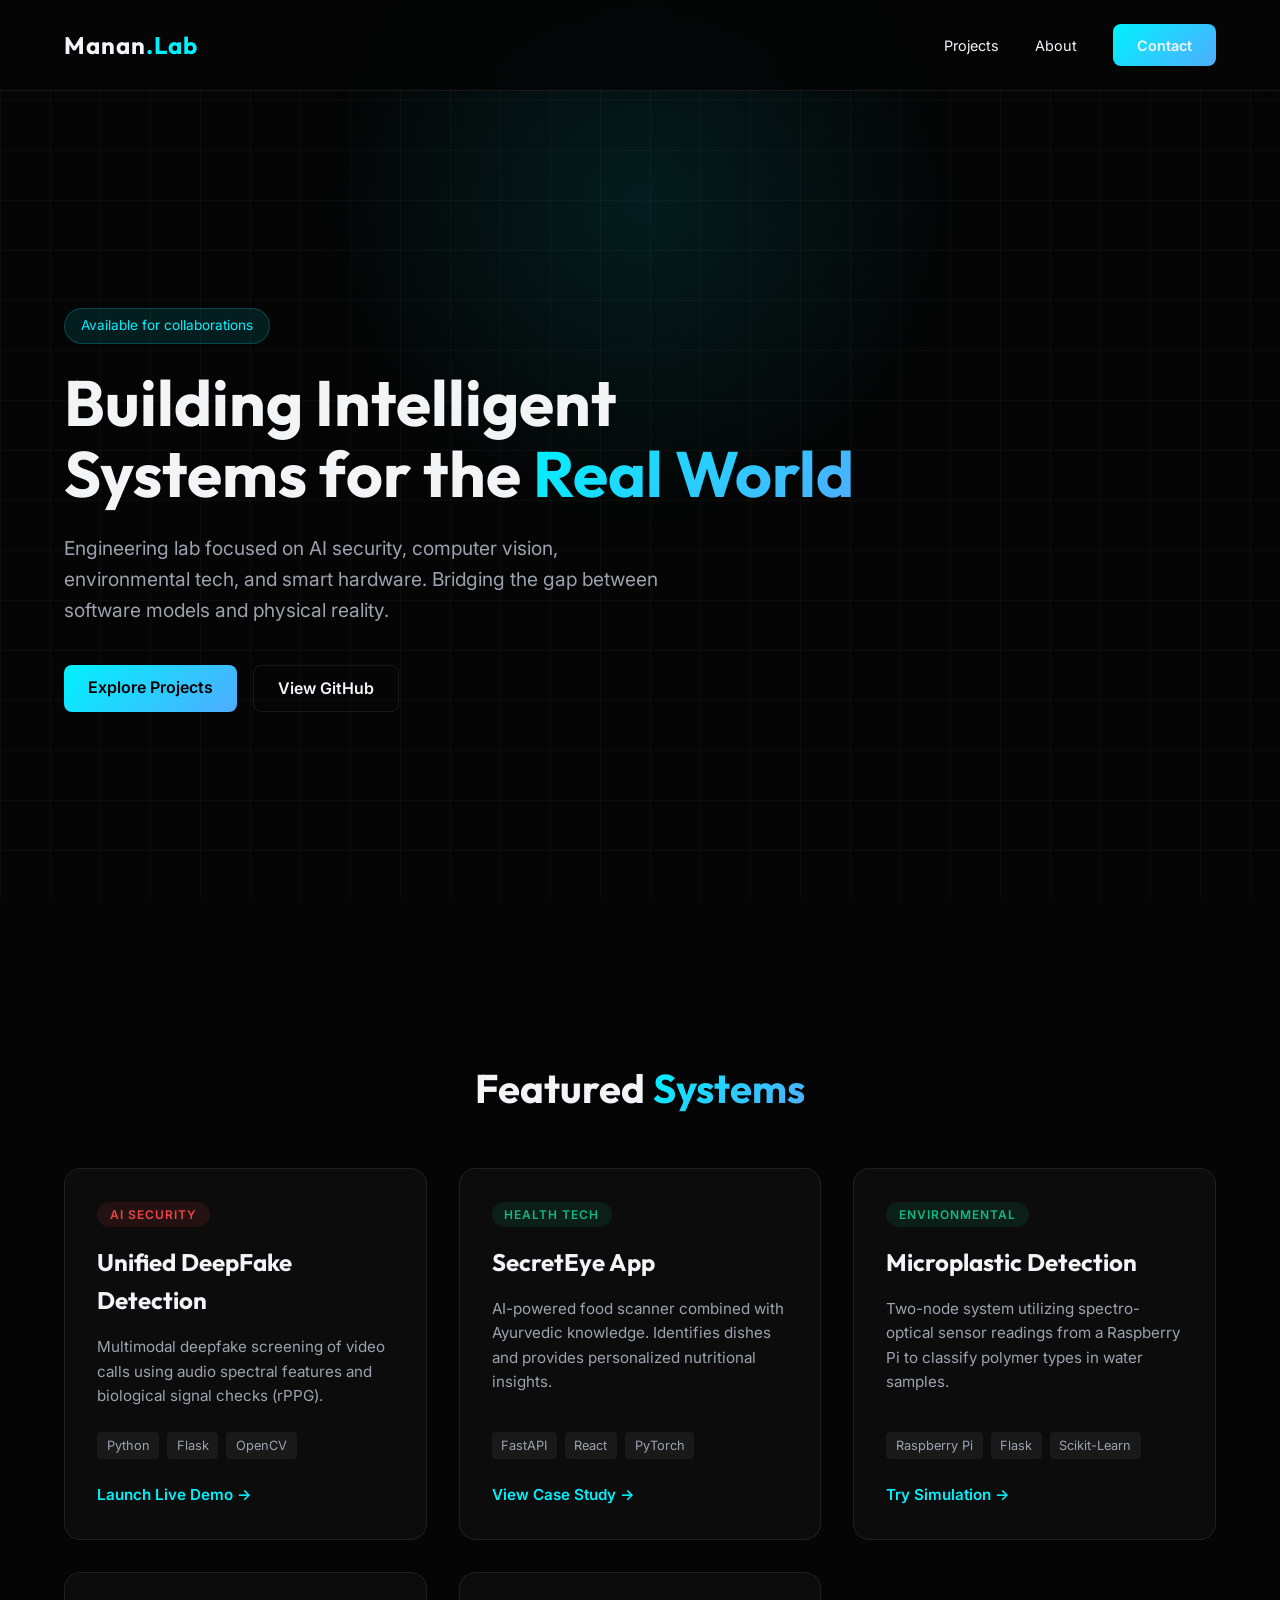
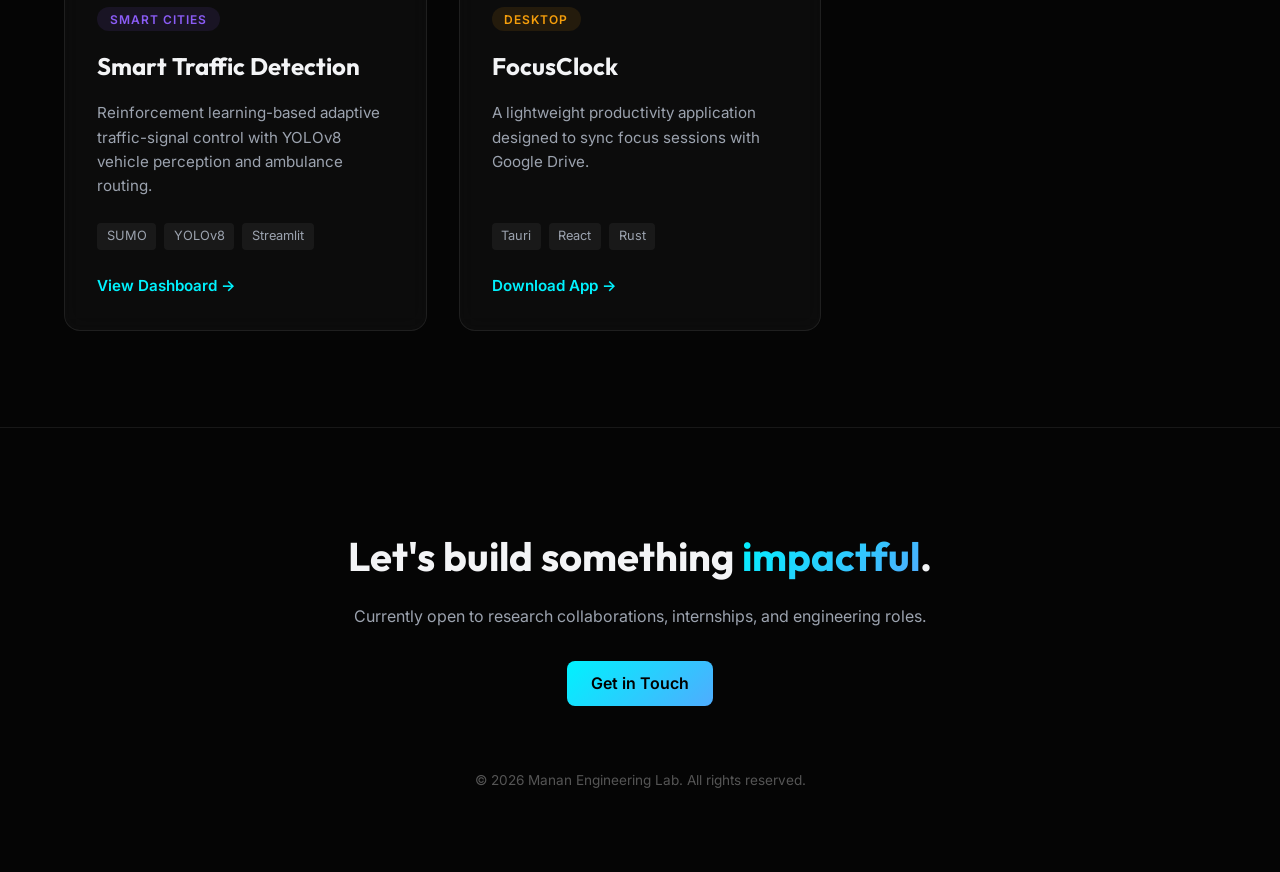
==== index.html @ a6689345 "Added live Microplastic quantum demo link" ====
<!DOCTYPE html>
<html lang="en">
<head>
    <meta charset="UTF-8">
    <meta name="viewport" content="width=device-width, initial-scale=1.0">
    <title>Manan Engineering Lab | AI & Hardware Systems</title>
    <meta name="description" content="Portfolio of Manan. Building practical systems across AI, computer vision, and hardware.">
    <link rel="preconnect" href="https://fonts.googleapis.com">
    <link rel="preconnect" href="https://fonts.gstatic.com" crossorigin>
    <link href="https://fonts.googleapis.com/css2?family=Inter:wght@300;400;600&family=Outfit:wght@500;700;800&display=swap" rel="stylesheet">
    <link rel="stylesheet" href="style.css">
</head>
<body>
    <!-- Background Elements -->
    <div class="bg-grid"></div>
    <div class="bg-glow"></div>

    <!-- Navigation -->
    <nav class="navbar">
        <div class="logo">Manan<span>.Lab</span></div>
        <div class="nav-links">
            <a href="#projects">Projects</a>
            <a href="#about">About</a>
            <a href="#contact" class="btn-primary">Contact</a>
        </div>
    </nav>

    <!-- Hero Section -->
    <header class="hero">
        <div class="hero-content">
            <div class="badge">Available for collaborations</div>
            <h1>Building Intelligent Systems for the <span class="gradient-text">Real World</span></h1>
            <p>Engineering lab focused on AI security, computer vision, environmental tech, and smart hardware. Bridging the gap between software models and physical reality.</p>
            <div class="hero-buttons">
                <a href="#projects" class="btn-primary">Explore Projects</a>
                <a href="https://github.com/mananbd07" target="_blank" class="btn-secondary">View GitHub</a>
            </div>
        </div>
    </header>

    <!-- Projects Section -->
    <section id="projects" class="section">
        <h2 class="section-title">Featured <span class="gradient-text">Systems</span></h2>
        <div class="project-grid">

            <!-- Project 1: DeepFake -->
            <article class="project-card">
                <div class="card-header">
                    <span class="tag gpu">AI Security</span>
                </div>
                <h3>Unified DeepFake Detection</h3>
                <p>Multimodal deepfake screening of video calls using audio spectral features and biological signal checks (rPPG).</p>
                <div class="tech-stack">
                    <span>Python</span><span>Flask</span><span>OpenCV</span>
                </div>
                <a href="https://deepfake-detection-demo.onrender.com/" target="_blank" class="card-link">Launch Live Demo &rarr;</a>
            </article>

            <!-- Project 2: SecretEye -->
            <article class="project-card">
                <div class="card-header">
                    <span class="tag cpu">Health Tech</span>
                </div>
                <h3>SecretEye App</h3>
                <p>AI-powered food scanner combined with Ayurvedic knowledge. Identifies dishes and provides personalized nutritional insights.</p>
                <div class="tech-stack">
                    <span>FastAPI</span><span>React</span><span>PyTorch</span>
                </div>
                <a href="#" class="card-link">View Case Study &rarr;</a>
            </article>

            <!-- Project 3: Microplastic -->
            <article class="project-card">
                <div class="card-header">
                    <span class="tag cpu">Environmental</span>
                </div>
                <h3>Microplastic Detection</h3>
                <p>Two-node system utilizing spectro-optical sensor readings from a Raspberry Pi to classify polymer types in water samples.</p>
                <div class="tech-stack">
                    <span>Raspberry Pi</span><span>Flask</span><span>Scikit-Learn</span>
                </div>
                <a href="https://microplastic-detection-demo.onrender.com/" target="_blank" class="card-link">Try Simulation &rarr;</a>
            </article>

            <!-- Project 4: Traffic -->
            <article class="project-card">
                <div class="card-header">
                    <span class="tag rl">Smart Cities</span>
                </div>
                <h3>Smart Traffic Detection</h3>
                <p>Reinforcement learning-based adaptive traffic-signal control with YOLOv8 vehicle perception and ambulance routing.</p>
                <div class="tech-stack">
                    <span>SUMO</span><span>YOLOv8</span><span>Streamlit</span>
                </div>
                <a href="#" class="card-link">View Dashboard &rarr;</a>
            </article>

            <!-- Project 5: Clock App -->
            <article class="project-card">
                <div class="card-header">
                    <span class="tag app">Desktop</span>
                </div>
                <h3>FocusClock</h3>
                <p>A lightweight productivity application designed to sync focus sessions with Google Drive.</p>
                <div class="tech-stack">
                    <span>Tauri</span><span>React</span><span>Rust</span>
                </div>
                <a href="#" class="card-link">Download App &rarr;</a>
            </article>

        </div>
    </section>

    <!-- Footer -->
    <footer id="contact">
        <div class="footer-content">
            <h2>Let's build something <span class="gradient-text">impactful</span>.</h2>
            <p>Currently open to research collaborations, internships, and engineering roles.</p>
            <!-- ⚠️ CHANGE THIS EMAIL TO YOUR REAL EMAIL -->
            <a href="mailto:contact@mananlab.com" class="btn-primary">Get in Touch</a>
            <p class="copyright">&copy; 2026 Manan Engineering Lab. All rights reserved.</p>
        </div>
    </footer>
</body>
</html>
---- style.css ----
:root {
    --bg-color: #050505;
    --card-bg: rgba(255, 255, 255, 0.03);
    --border-color: rgba(255, 255, 255, 0.08);
    --text-main: #f3f4f6;
    --text-muted: #9ca3af;
    --accent: #00f2fe;
    --accent-gradient: linear-gradient(135deg, #00f2fe 0%, #4facfe 100%);
}

* {
    margin: 0;
    padding: 0;
    box-sizing: border-box;
}

body {
    font-family: 'Inter', sans-serif;
    background-color: var(--bg-color);
    color: var(--text-main);
    line-height: 1.6;
    overflow-x: hidden;
}

/* Background Effects */
.bg-grid {
    position: fixed;
    top: 0; left: 0; width: 100vw; height: 100vh;
    background-image: linear-gradient(rgba(255,255,255,0.03) 1px, transparent 1px),
                      linear-gradient(90deg, rgba(255,255,255,0.03) 1px, transparent 1px);
    background-size: 50px 50px;
    z-index: -2;
}
.bg-glow {
    position: fixed;
    top: -20%; left: 50%;
    transform: translateX(-50%);
    width: 60vw; height: 60vw;
    background: radial-gradient(circle, rgba(0, 242, 254, 0.1) 0%, transparent 60%);
    z-index: -1;
    pointer-events: none;
}

/* Typography */
h1, h2, h3, .logo {
    font-family: 'Outfit', sans-serif;
}
.gradient-text {
    background: var(--accent-gradient);
    -webkit-background-clip: text;
    -webkit-text-fill-color: transparent;
}

/* Navigation */
.navbar {
    display: flex;
    justify-content: space-between;
    align-items: center;
    padding: 1.5rem 5%;
    position: fixed;
    width: 100%;
    top: 0;
    background: rgba(5, 5, 5, 0.8);
    backdrop-filter: blur(10px);
    z-index: 100;
    border-bottom: 1px solid var(--border-color);
}
.logo {
    font-size: 1.5rem;
    font-weight: 700;
    letter-spacing: 1px;
}
.logo span { color: var(--accent); }
.nav-links a {
    color: var(--text-main);
    text-decoration: none;
    margin-left: 2rem;
    font-size: 0.9rem;
    transition: color 0.3s;
}
.nav-links a:hover { color: var(--accent); }

/* Buttons */
.btn-primary {
    background: var(--accent-gradient);
    color: #000;
    padding: 0.6rem 1.5rem;
    border-radius: 8px;
    text-decoration: none;
    font-weight: 600;
    transition: transform 0.2s, box-shadow 0.2s;
    display: inline-block;
}
.btn-primary:hover {
    transform: translateY(-2px);
    box-shadow: 0 5px 15px rgba(0, 242, 254, 0.3);
}
.btn-secondary {
    background: transparent;
    color: var(--text-main);
    padding: 0.6rem 1.5rem;
    border-radius: 8px;
    text-decoration: none;
    font-weight: 600;
    border: 1px solid var(--border-color);
    transition: background 0.3s;
    display: inline-block;
}
.btn-secondary:hover { background: var(--card-bg); }

/* Hero */
.hero {
    min-height: 100vh;
    display: flex;
    align-items: center;
    padding: 0 5%;
    margin-top: 60px;
}
.hero-content { max-width: 800px; }
.badge {
    display: inline-block;
    padding: 0.4rem 1rem;
    background: rgba(0, 242, 254, 0.1);
    border: 1px solid rgba(0, 242, 254, 0.2);
    color: var(--accent);
    border-radius: 50px;
    font-size: 0.85rem;
    margin-bottom: 1.5rem;
}
.hero h1 {
    font-size: 4rem;
    line-height: 1.1;
    margin-bottom: 1.5rem;
}
.hero p {
    font-size: 1.2rem;
    color: var(--text-muted);
    margin-bottom: 2.5rem;
    max-width: 600px;
}
.hero-buttons { display: flex; gap: 1rem; }

/* Sections */
.section { padding: 6rem 5%; }
.section-title {
    font-size: 2.5rem;
    margin-bottom: 3rem;
    text-align: center;
}

/* Project Grid */
.project-grid {
    display: grid;
    grid-template-columns: repeat(auto-fit, minmax(320px, 1fr));
    gap: 2rem;
}
.project-card {
    background: var(--card-bg);
    border: 1px solid var(--border-color);
    border-radius: 16px;
    padding: 2rem;
    backdrop-filter: blur(10px);
    transition: transform 0.3s, border-color 0.3s, box-shadow 0.3s;
    display: flex;
    flex-direction: column;
}
.project-card:hover {
    transform: translateY(-5px);
    border-color: rgba(0, 242, 254, 0.4);
    box-shadow: 0 10px 30px rgba(0, 0, 0, 0.5);
}
.card-header { margin-bottom: 1rem; }
.tag {
    font-size: 0.75rem;
    padding: 0.3rem 0.8rem;
    border-radius: 50px;
    text-transform: uppercase;
    letter-spacing: 1px;
    font-weight: 600;
}
.tag.gpu { background: rgba(239, 68, 68, 0.1); color: #ef4444; }
.tag.cpu { background: rgba(16, 185, 129, 0.1); color: #10b981; }
.tag.rl { background: rgba(139, 92, 246, 0.1); color: #8b5cf6; }
.tag.app { background: rgba(245, 158, 11, 0.1); color: #f59e0b; }

.project-card h3 { font-size: 1.5rem; margin-bottom: 1rem; }
.project-card p {
    color: var(--text-muted);
    font-size: 0.95rem;
    margin-bottom: 1.5rem;
    flex-grow: 1;
}
.tech-stack {
    display: flex;
    flex-wrap: wrap;
    gap: 0.5rem;
    margin-bottom: 1.5rem;
}
.tech-stack span {
    font-size: 0.8rem;
    color: var(--text-muted);
    background: rgba(255, 255, 255, 0.05);
    padding: 0.2rem 0.6rem;
    border-radius: 4px;
}
.card-link {
    color: var(--accent);
    text-decoration: none;
    font-weight: 600;
    font-size: 0.95rem;
}
.card-link:hover { text-decoration: underline; }

/* Footer */
footer {
    padding: 6rem 5% 3rem;
    border-top: 1px solid var(--border-color);
    text-align: center;
}
footer h2 { font-size: 2.5rem; margin-bottom: 1rem; }
footer p { color: var(--text-muted); margin-bottom: 2rem; }
.copyright {
    margin-top: 4rem;
    font-size: 0.85rem;
    color: #555;
}
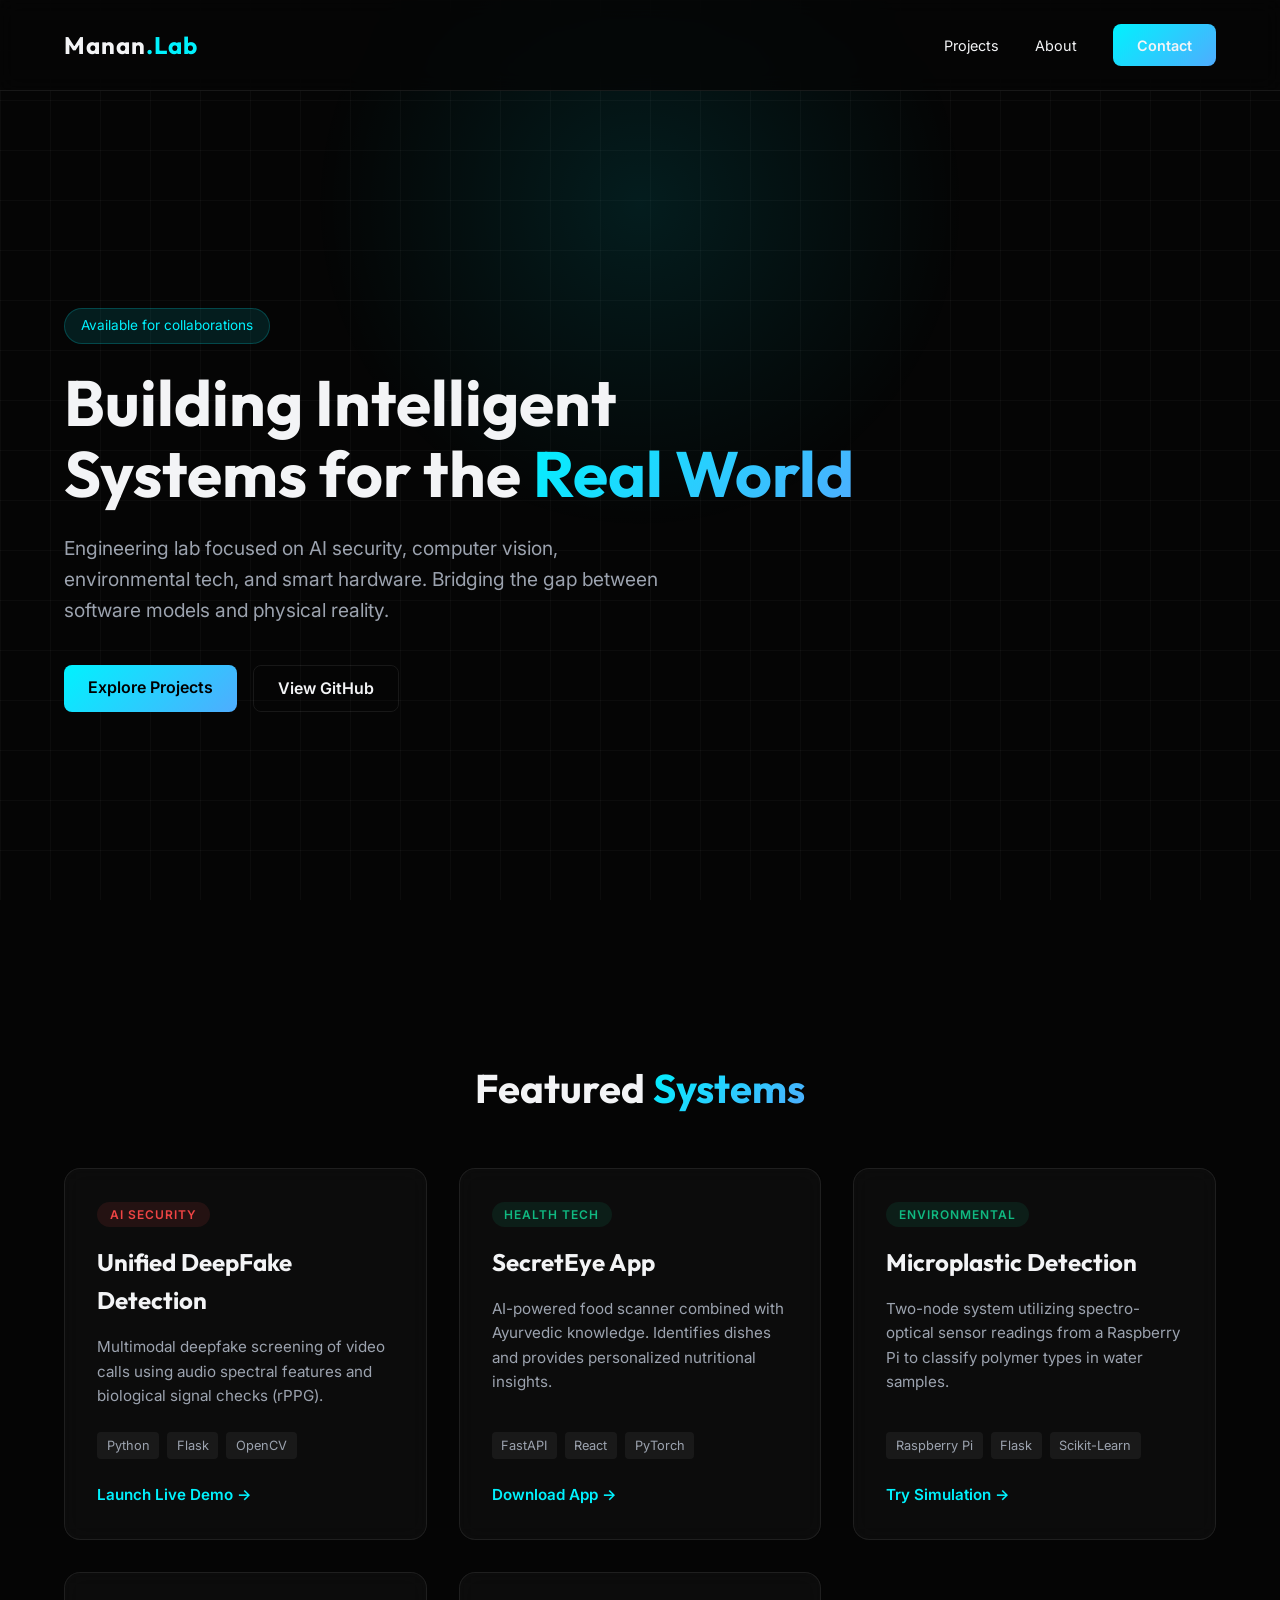
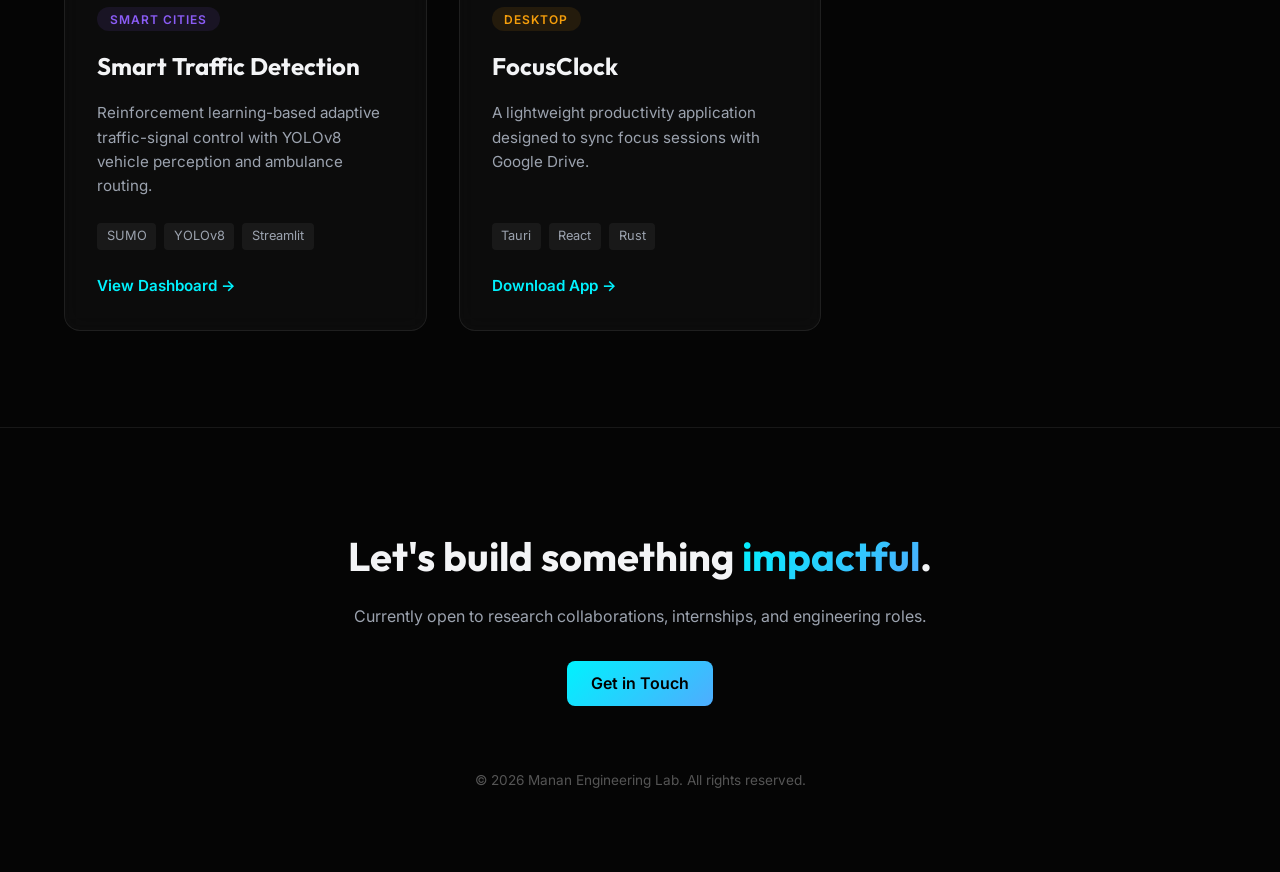
==== commit 55be572b: "Clock App github published" ====
--- a/index.html
+++ b/index.html
@@ -66,7 +66,7 @@
                 <div class="tech-stack">
                     <span>FastAPI</span><span>React</span><span>PyTorch</span>
                 </div>
-                <a href="#" class="card-link">View Case Study &rarr;</a>
+                <a href="https://github.com/mananbd07/focusclock-desktop/releases/tag/v1.0.0" target="_blank" class="card-link">Download App &rarr;</a>
             </article>
 
             <!-- Project 3: Microplastic -->
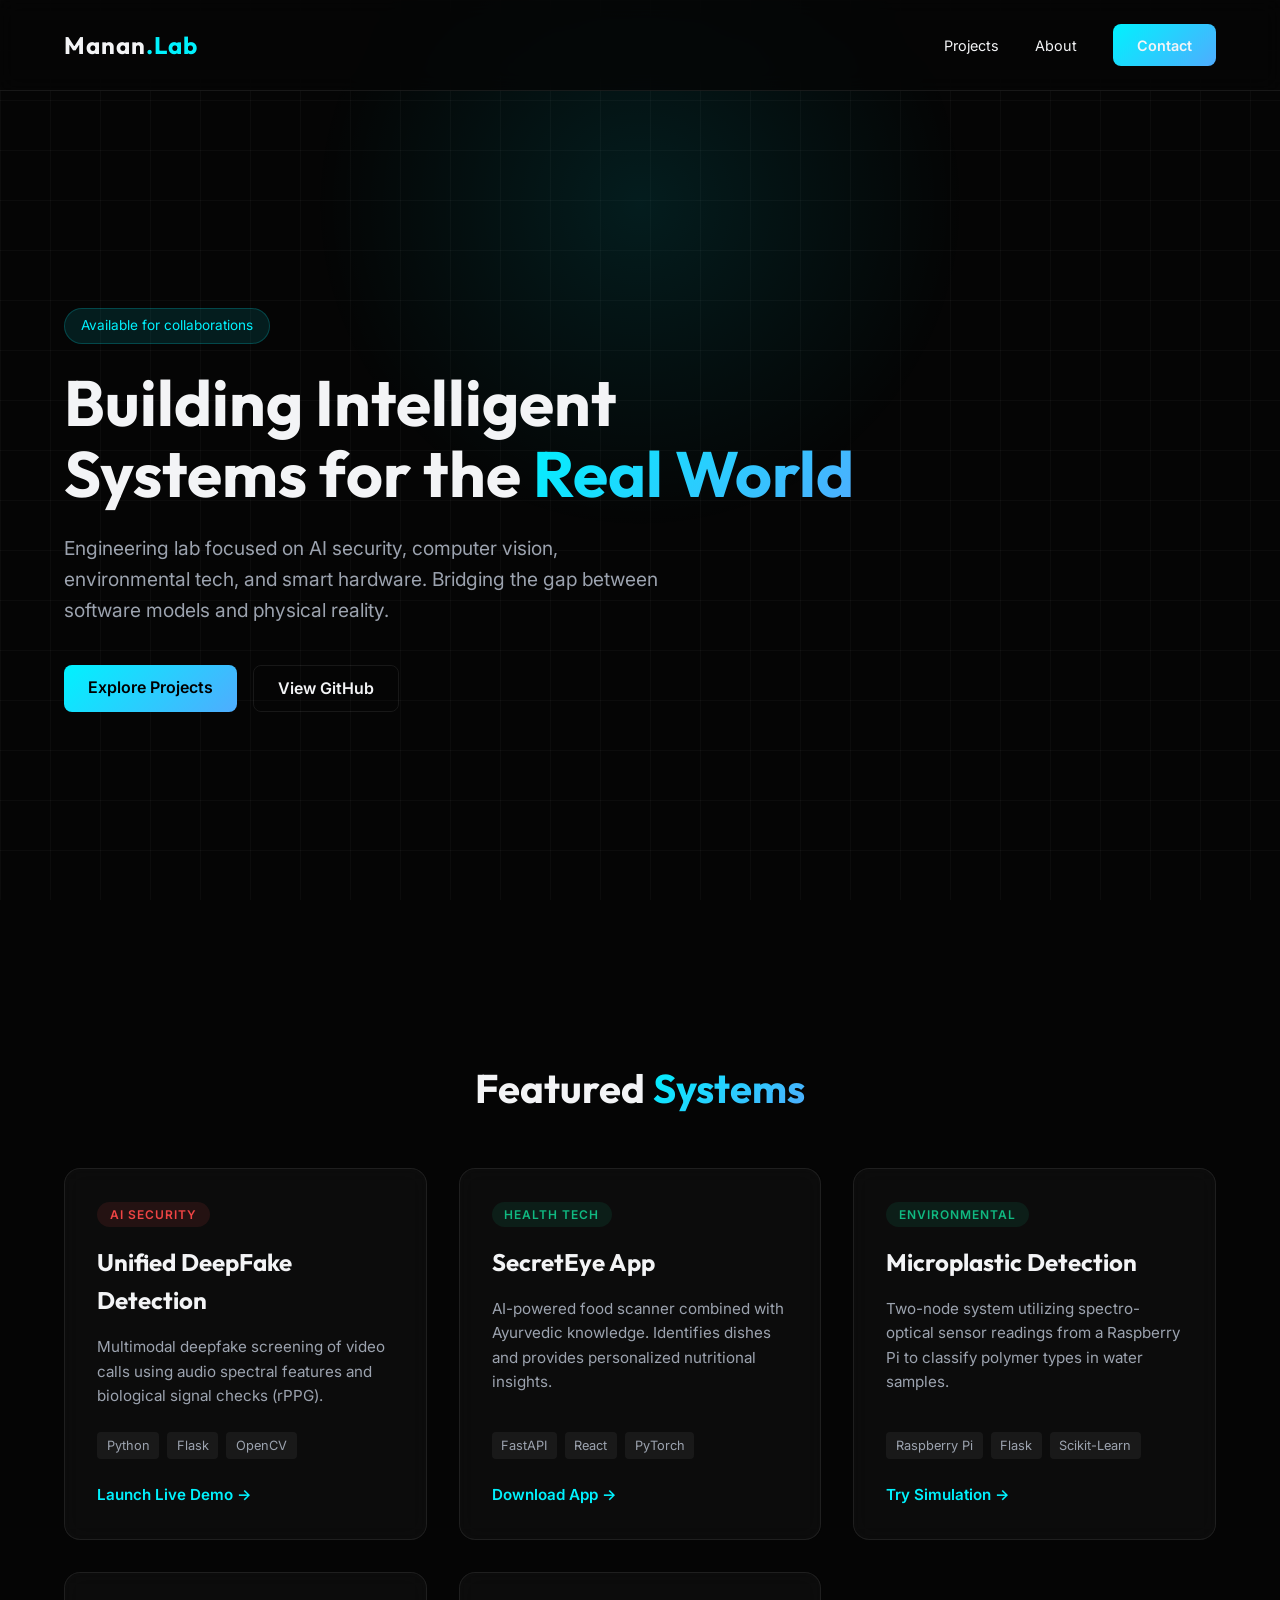
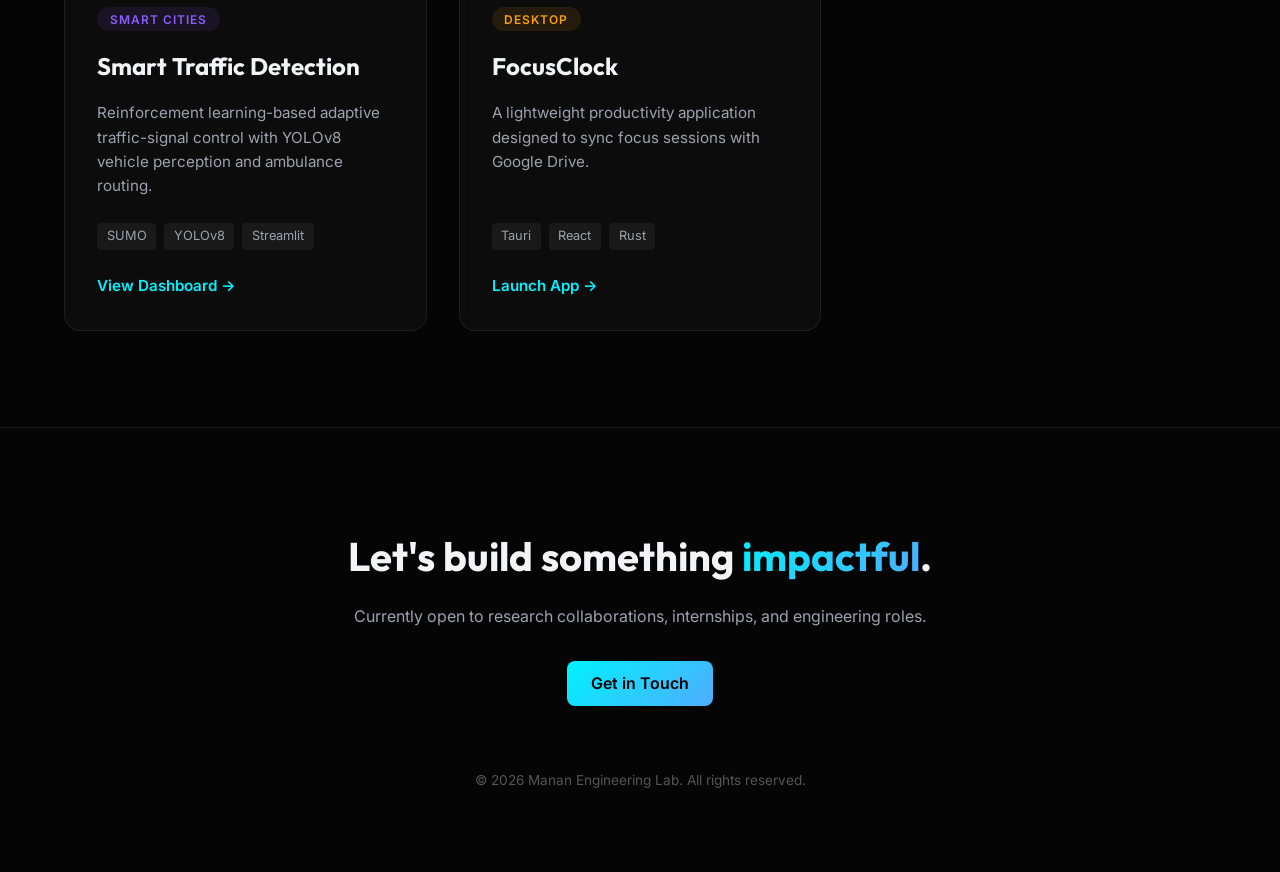
==== commit 4029a15b: "Added FocusClock dedicated landing page and web app" ====
--- a/index.html
+++ b/index.html
@@ -105,7 +105,7 @@
                 <div class="tech-stack">
                     <span>Tauri</span><span>React</span><span>Rust</span>
                 </div>
-                <a href="#" class="card-link">Download App &rarr;</a>
+                <a href="projects/focusclock.html" class="card-link">Launch App &rarr;</a>
             </article>
 
         </div>
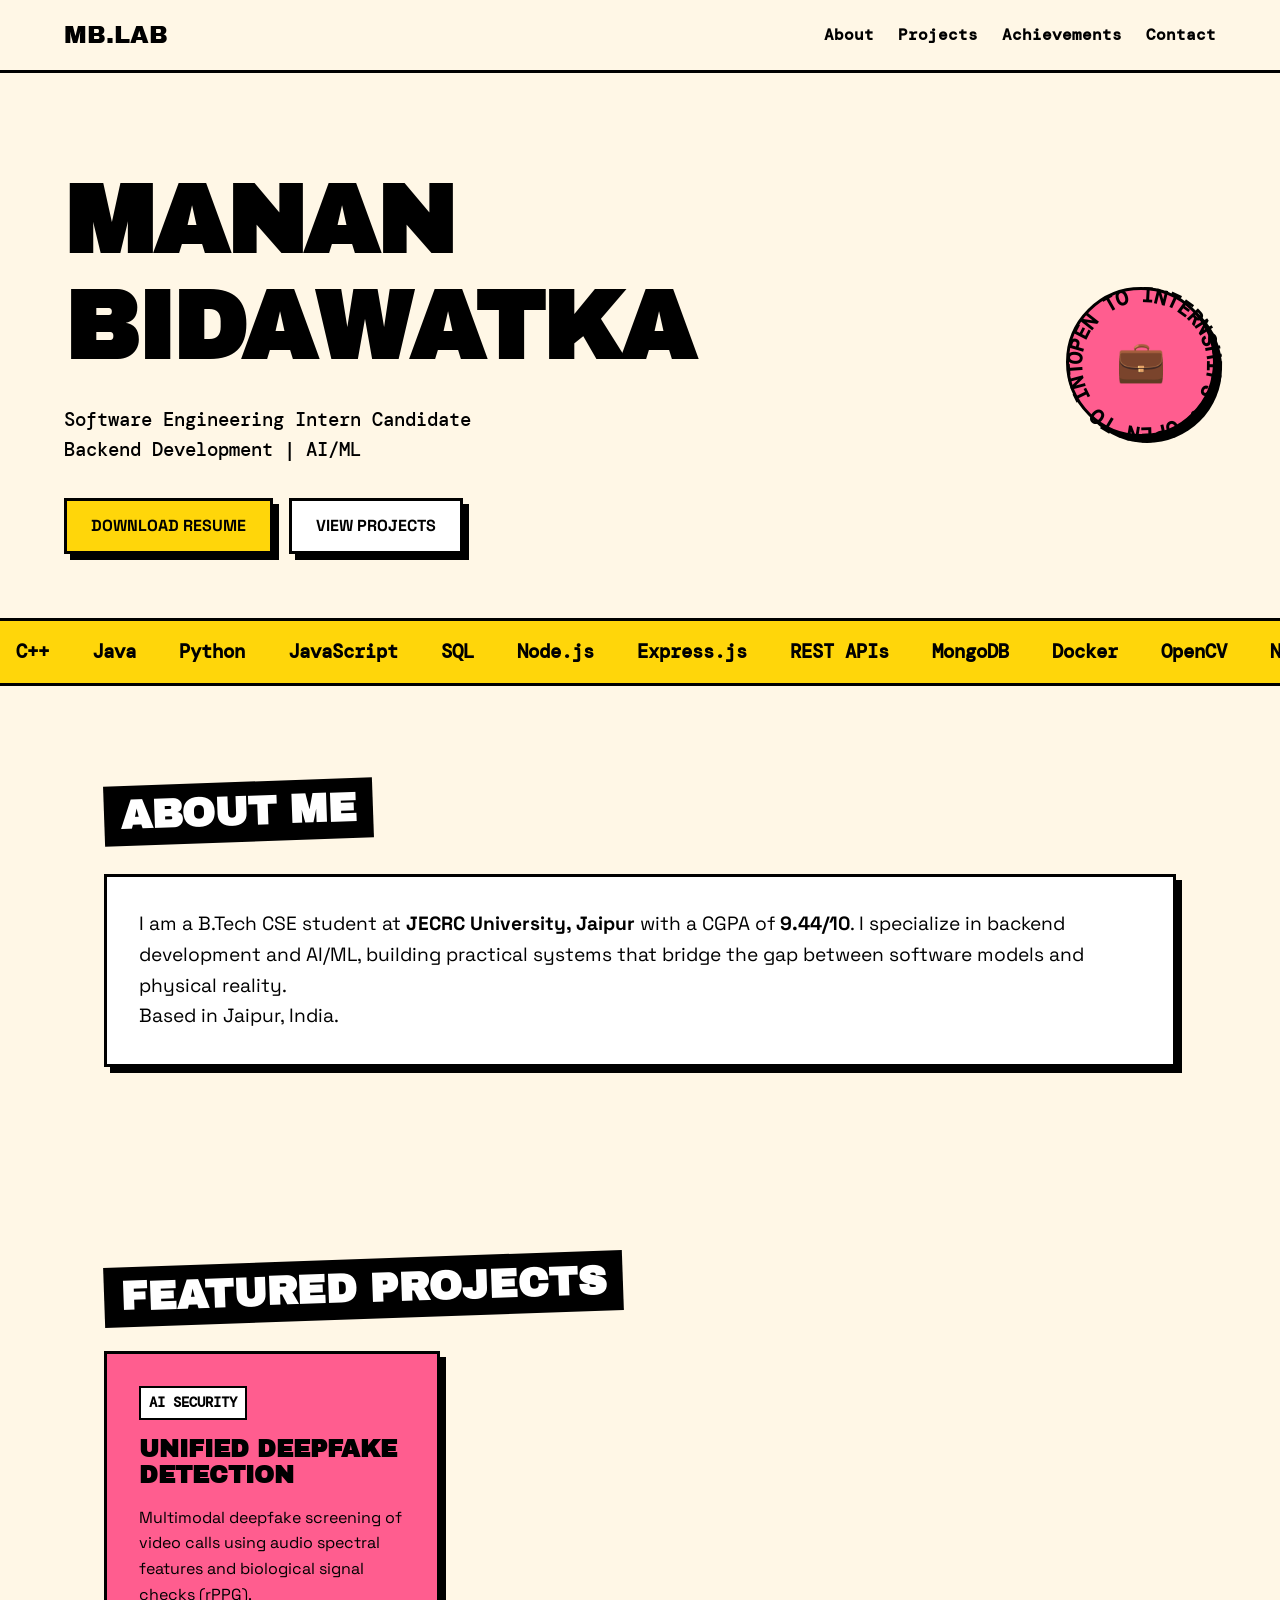
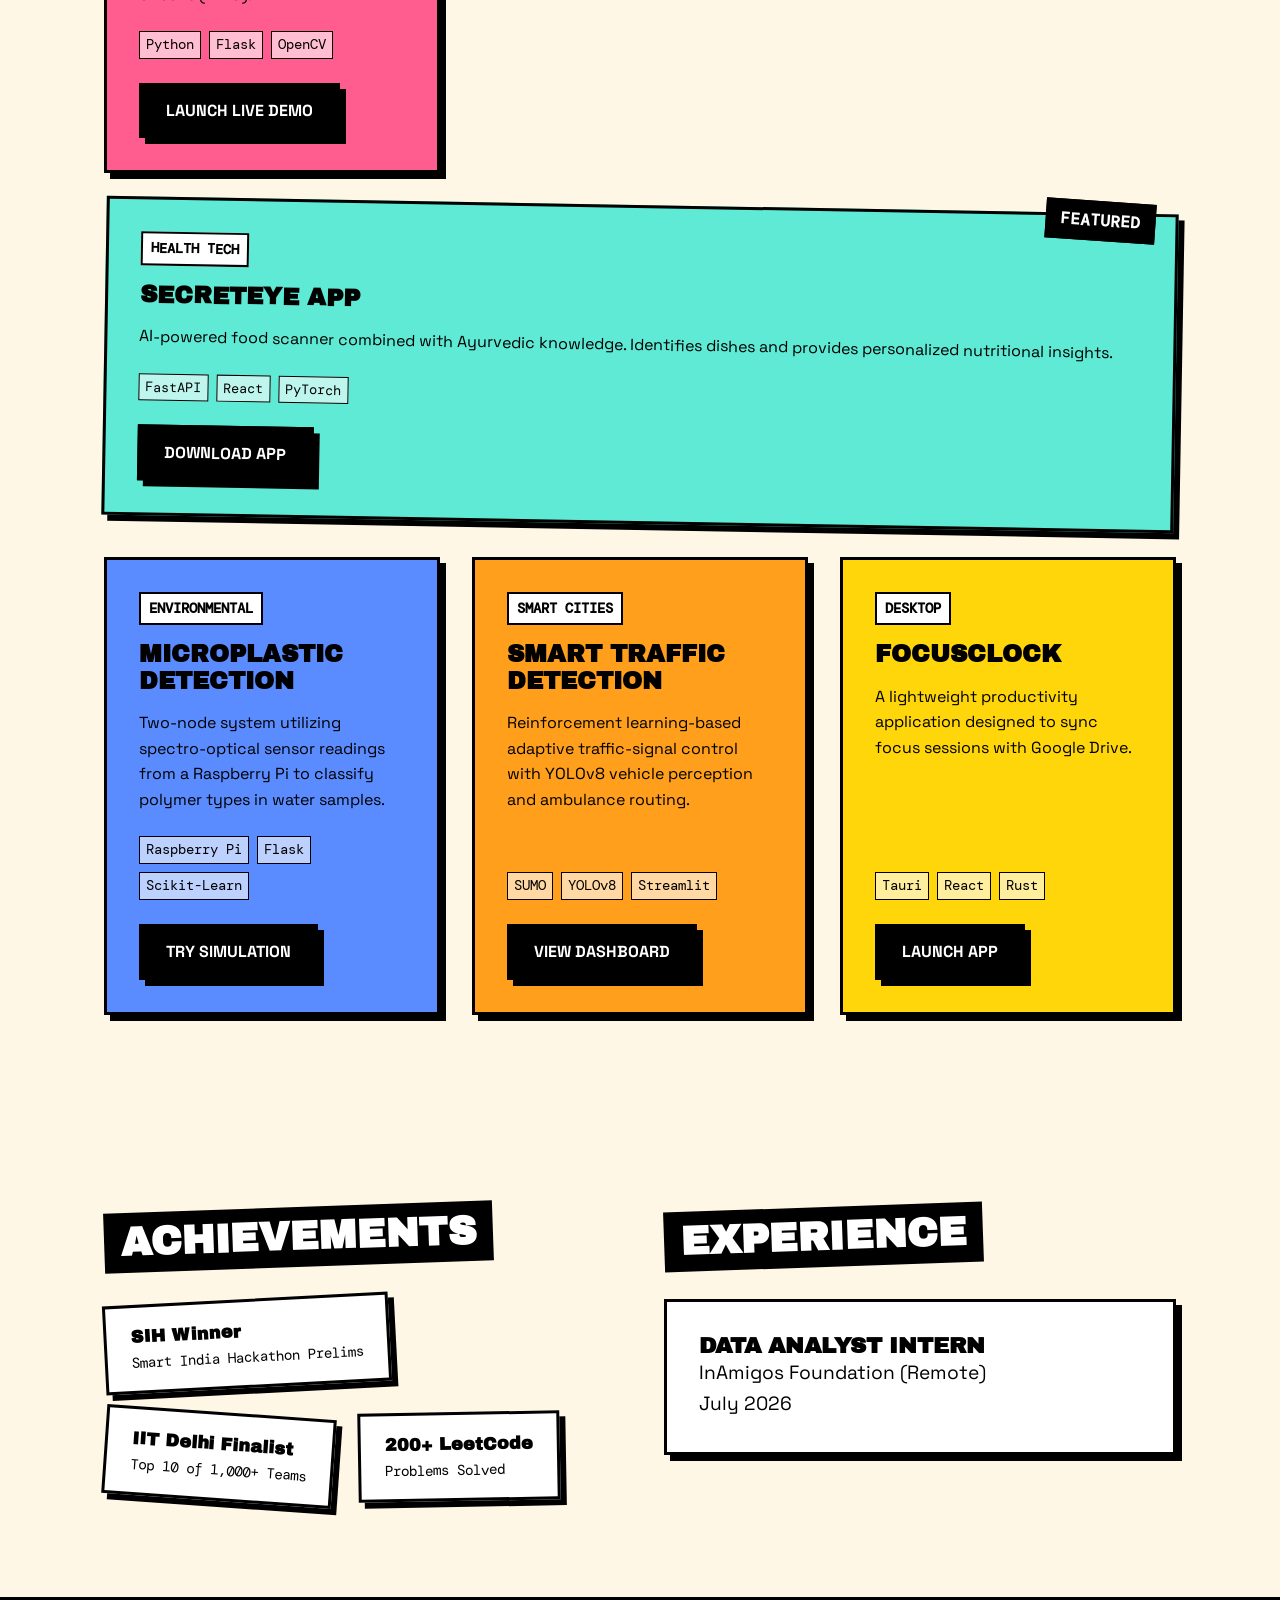
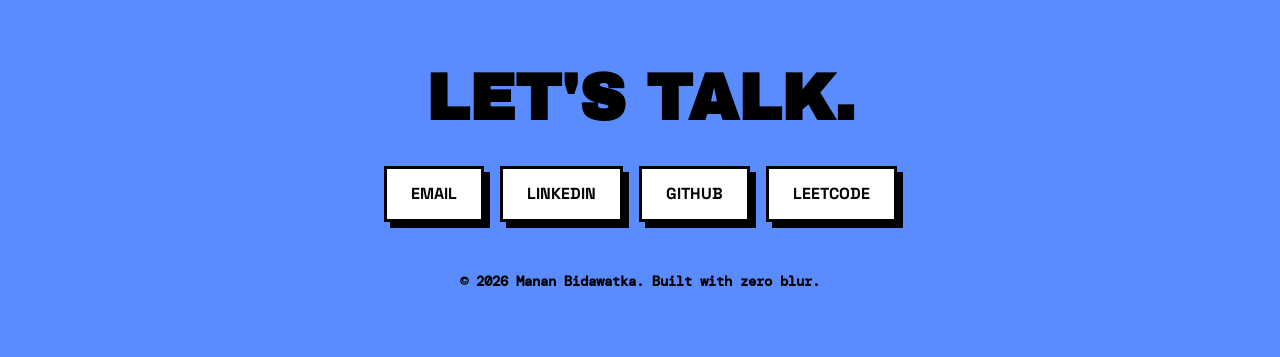
==== commit b04b9b9c: "Complete Neo-Brutalist redesign" ====
--- a/index.html
+++ b/index.html
@@ -3,123 +3,181 @@
 <head>
     <meta charset="UTF-8">
     <meta name="viewport" content="width=device-width, initial-scale=1.0">
-    <title>Manan Engineering Lab | AI & Hardware Systems</title>
-    <meta name="description" content="Portfolio of Manan. Building practical systems across AI, computer vision, and hardware.">
+    <title>Manan Bidawatka | Software Engineer</title>
+    <meta name="description" content="Portfolio of Manan Bidawatka, Software Engineering Intern Candidate.">
+    
+    <!-- Google Fonts -->
     <link rel="preconnect" href="https://fonts.googleapis.com">
     <link rel="preconnect" href="https://fonts.gstatic.com" crossorigin>
-    <link href="https://fonts.googleapis.com/css2?family=Inter:wght@300;400;600&family=Outfit:wght@500;700;800&display=swap" rel="stylesheet">
+    <link href="https://fonts.googleapis.com/css2?family=Archivo+Black&family=DM+Mono:wght@400;500&family=Space+Grotesk:wght@400;700&display=swap" rel="stylesheet">
+    
     <link rel="stylesheet" href="style.css">
 </head>
 <body>
-    <!-- Background Elements -->
-    <div class="bg-grid"></div>
-    <div class="bg-glow"></div>
 
-    <!-- Navigation -->
-    <nav class="navbar">
-        <div class="logo">Manan<span>.Lab</span></div>
-        <div class="nav-links">
-            <a href="#projects">Projects</a>
-            <a href="#about">About</a>
-            <a href="#contact" class="btn-primary">Contact</a>
-        </div>
+    <!-- Sticky Navigation -->
+    <nav class="brutal-nav">
+        <div class="logo">MB.LAB</div>
+        <ul class="nav-links">
+            <li><a href="#about">About</a></li>
+            <li><a href="#projects">Projects</a></li>
+            <li><a href="#achievements">Achievements</a></li>
+            <li><a href="#contact">Contact</a></li>
+        </ul>
     </nav>
 
     <!-- Hero Section -->
     <header class="hero">
         <div class="hero-content">
-            <div class="badge">Available for collaborations</div>
-            <h1>Building Intelligent Systems for the <span class="gradient-text">Real World</span></h1>
-            <p>Engineering lab focused on AI security, computer vision, environmental tech, and smart hardware. Bridging the gap between software models and physical reality.</p>
-            <div class="hero-buttons">
-                <a href="#projects" class="btn-primary">Explore Projects</a>
-                <a href="https://github.com/mananbd07" target="_blank" class="btn-secondary">View GitHub</a>
+            <div class="hero-text">
+                <h1>MANAN<br>BIDAWATKA</h1>
+                <p class="tagline">Software Engineering Intern Candidate<br>Backend Development | AI/ML</p>
+                <div class="hero-actions">
+                    <a href="[RESUME_URL]" target="_blank" rel="noopener noreferrer" class="btn btn-yellow">Download Resume</a>
+                    <a href="#projects" class="btn btn-white">View Projects</a>
+                </div>
+            </div>
+            <div class="hero-sticker-container">
+                <div class="sticker rotating-sticker">
+                    <svg viewBox="0 0 100 100" width="100" height="100">
+                        <path id="curve" d="M 50, 50 m -37, 0 a 37,37 0 1,1 74,0 a 37,37 0 1,1 -74,0" fill="transparent" />
+                        <text font-family="DM Mono" font-size="12" fill="#000" font-weight="bold">
+                            <textPath href="#curve">
+                                OPEN TO INTERNSHIPS • OPEN TO INTERNSHIPS • 
+                            </textPath>
+                        </text>
+                    </svg>
+                    <div class="sticker-icon">💼</div>
+                </div>
             </div>
         </div>
     </header>
 
-    <!-- Projects Section -->
-    <section id="projects" class="section">
-        <h2 class="section-title">Featured <span class="gradient-text">Systems</span></h2>
-        <div class="project-grid">
+    <!-- Marquee -->
+    <div class="marquee-container">
+        <div class="marquee">
+            <span>C++</span> <span>Java</span> <span>Python</span> <span>JavaScript</span> <span>SQL</span> <span>Node.js</span> <span>Express.js</span> <span>REST APIs</span> <span>MongoDB</span> <span>Docker</span> <span>OpenCV</span> <span>NumPy</span> <span>Pandas</span> <span>Scikit-learn</span> <span>Git</span> <span>Postman</span>
+            <span>C++</span> <span>Java</span> <span>Python</span> <span>JavaScript</span> <span>SQL</span> <span>Node.js</span> <span>Express.js</span> <span>REST APIs</span> <span>MongoDB</span> <span>Docker</span> <span>OpenCV</span> <span>NumPy</span> <span>Pandas</span> <span>Scikit-learn</span> <span>Git</span> <span>Postman</span>
+        </div>
+    </div>
 
-            <!-- Project 1: DeepFake -->
-            <article class="project-card">
-                <div class="card-header">
-                    <span class="tag gpu">AI Security</span>
+    <main>
+        <!-- About Section -->
+        <section id="about" class="section">
+            <h2 class="section-title">ABOUT ME</h2>
+            <div class="brutal-box">
+                <p>I am a B.Tech CSE student at <strong>JECRC University, Jaipur</strong> with a CGPA of <strong>9.44/10</strong>. I specialize in backend development and AI/ML, building practical systems that bridge the gap between software models and physical reality.</p>
+                <p>Based in Jaipur, India.</p>
+            </div>
+        </section>
+
+        <!-- Projects Section -->
+        <section id="projects" class="section">
+            <h2 class="section-title">FEATURED PROJECTS</h2>
+            <div class="projects-grid">
+                
+                <!-- 1. Deepfake -->
+                <article class="project-card bg-pink">
+                    <div class="tag">AI SECURITY</div>
+                    <h3>Unified DeepFake Detection</h3>
+                    <p>Multimodal deepfake screening of video calls using audio spectral features and biological signal checks (rPPG).</p>
+                    <div class="tech-stack">
+                        <span>Python</span><span>Flask</span><span>OpenCV</span>
+                    </div>
+                    <a href="[DEEPFAKE_URL]" target="_blank" rel="noopener noreferrer" class="btn btn-black">Launch Live Demo</a>
+                </article>
+
+                <!-- 2. SecretEye (Featured) -->
+                <article class="project-card bg-mint featured-card">
+                    <div class="featured-badge">FEATURED</div>
+                    <div class="tag">HEALTH TECH</div>
+                    <h3>SecretEye App</h3>
+                    <p>AI-powered food scanner combined with Ayurvedic knowledge. Identifies dishes and provides personalized nutritional insights.</p>
+                    <div class="tech-stack">
+                        <span>FastAPI</span><span>React</span><span>PyTorch</span>
+                    </div>
+                    <a href="[SECRETEYE_URL]" target="_blank" rel="noopener noreferrer" class="btn btn-black">Download App</a>
+                </article>
+
+                <!-- 3. Microplastic -->
+                <article class="project-card bg-blue">
+                    <div class="tag">ENVIRONMENTAL</div>
+                    <h3>Microplastic Detection</h3>
+                    <p>Two-node system utilizing spectro-optical sensor readings from a Raspberry Pi to classify polymer types in water samples.</p>
+                    <div class="tech-stack">
+                        <span>Raspberry Pi</span><span>Flask</span><span>Scikit-Learn</span>
+                    </div>
+                    <a href="[MICROPLASTIC_URL]" target="_blank" rel="noopener noreferrer" class="btn btn-black">Try Simulation</a>
+                </article>
+
+                <!-- 4. Traffic -->
+                <article class="project-card bg-orange">
+                    <div class="tag">SMART CITIES</div>
+                    <h3>Smart Traffic Detection</h3>
+                    <p>Reinforcement learning-based adaptive traffic-signal control with YOLOv8 vehicle perception and ambulance routing.</p>
+                    <div class="tech-stack">
+                        <span>SUMO</span><span>YOLOv8</span><span>Streamlit</span>
+                    </div>
+                    <a href="[TRAFFIC_URL]" target="_blank" rel="noopener noreferrer" class="btn btn-black">View Dashboard</a>
+                </article>
+
+                <!-- 5. FocusClock -->
+                <article class="project-card bg-yellow">
+                    <div class="tag">DESKTOP</div>
+                    <h3>FocusClock</h3>
+                    <p>A lightweight productivity application designed to sync focus sessions with Google Drive.</p>
+                    <div class="tech-stack">
+                        <span>Tauri</span><span>React</span><span>Rust</span>
+                    </div>
+                    <a href="[FOCUSCLOCK_URL]" target="_blank" rel="noopener noreferrer" class="btn btn-black">Launch App</a>
+                </article>
+
+            </div>
+        </section>
+
+        <!-- Achievements & Experience -->
+        <section id="achievements" class="section grid-2-col">
+            
+            <div class="achievements-col">
+                <h2 class="section-title">ACHIEVEMENTS</h2>
+                <div class="stickers-container">
+                    <div class="achievement-sticker rotate-left">
+                        <strong>SIH Winner</strong><br>Smart India Hackathon Prelims
+                    </div>
+                    <div class="achievement-sticker rotate-right">
+                        <strong>IIT Delhi Finalist</strong><br>Top 10 of 1,000+ Teams
+                    </div>
+                    <div class="achievement-sticker rotate-slight-left">
+                        <strong>200+ LeetCode</strong><br>Problems Solved
+                    </div>
                 </div>
-                <h3>Unified DeepFake Detection</h3>
-                <p>Multimodal deepfake screening of video calls using audio spectral features and biological signal checks (rPPG).</p>
-                <div class="tech-stack">
-                    <span>Python</span><span>Flask</span><span>OpenCV</span>
+            </div>
+
+            <div class="experience-col">
+                <h2 class="section-title">EXPERIENCE</h2>
+                <div class="brutal-box">
+                    <h3>Data Analyst Intern</h3>
+                    <p class="mono-text">InAmigos Foundation (Remote)</p>
+                    <p class="mono-text">July 2026</p>
                 </div>
-                <a href="https://deepfake-detection-demo.onrender.com/" target="_blank" class="card-link">Launch Live Demo &rarr;</a>
-            </article>
+            </div>
 
-            <!-- Project 2: SecretEye -->
-            <article class="project-card">
-                <div class="card-header">
-                    <span class="tag cpu">Health Tech</span>
-                </div>
-                <h3>SecretEye App</h3>
-                <p>AI-powered food scanner combined with Ayurvedic knowledge. Identifies dishes and provides personalized nutritional insights.</p>
-                <div class="tech-stack">
-                    <span>FastAPI</span><span>React</span><span>PyTorch</span>
-                </div>
-                <a href="https://github.com/mananbd07/focusclock-desktop/releases/tag/v1.0.0" target="_blank" class="card-link">Download App &rarr;</a>
-            </article>
+        </section>
+    </main>
 
-            <!-- Project 3: Microplastic -->
-            <article class="project-card">
-                <div class="card-header">
-                    <span class="tag cpu">Environmental</span>
-                </div>
-                <h3>Microplastic Detection</h3>
-                <p>Two-node system utilizing spectro-optical sensor readings from a Raspberry Pi to classify polymer types in water samples.</p>
-                <div class="tech-stack">
-                    <span>Raspberry Pi</span><span>Flask</span><span>Scikit-Learn</span>
-                </div>
-                <a href="https://microplastic-detection-demo.onrender.com/" target="_blank" class="card-link">Try Simulation &rarr;</a>
-            </article>
-
-            <!-- Project 4: Traffic -->
-            <article class="project-card">
-                <div class="card-header">
-                    <span class="tag rl">Smart Cities</span>
-                </div>
-                <h3>Smart Traffic Detection</h3>
-                <p>Reinforcement learning-based adaptive traffic-signal control with YOLOv8 vehicle perception and ambulance routing.</p>
-                <div class="tech-stack">
-                    <span>SUMO</span><span>YOLOv8</span><span>Streamlit</span>
-                </div>
-                <a href="#" class="card-link">View Dashboard &rarr;</a>
-            </article>
-
-            <!-- Project 5: Clock App -->
-            <article class="project-card">
-                <div class="card-header">
-                    <span class="tag app">Desktop</span>
-                </div>
-                <h3>FocusClock</h3>
-                <p>A lightweight productivity application designed to sync focus sessions with Google Drive.</p>
-                <div class="tech-stack">
-                    <span>Tauri</span><span>React</span><span>Rust</span>
-                </div>
-                <a href="projects/focusclock.html" class="card-link">Launch App &rarr;</a>
-            </article>
-
-        </div>
-    </section>
-
-    <!-- Footer -->
-    <footer id="contact">
+    <!-- Footer / Contact -->
+    <footer id="contact" class="footer">
         <div class="footer-content">
-            <h2>Let's build something <span class="gradient-text">impactful</span>.</h2>
-            <p>Currently open to research collaborations, internships, and engineering roles.</p>
-            <!-- ⚠️ CHANGE THIS EMAIL TO YOUR REAL EMAIL -->
-            <a href="mailto:contact@mananlab.com" class="btn-primary">Get in Touch</a>
-            <p class="copyright">&copy; 2026 Manan Engineering Lab. All rights reserved.</p>
+            <h2>LET'S TALK.</h2>
+            <div class="social-links">
+                <a href="mailto:mananbd07@gmail.com" class="btn btn-white">Email</a>
+                <a href="[LINKEDIN_URL]" target="_blank" rel="noopener noreferrer" class="btn btn-white">LinkedIn</a>
+                <a href="[GITHUB_URL]" target="_blank" rel="noopener noreferrer" class="btn btn-white">GitHub</a>
+                <a href="[LEETCODE_URL]" target="_blank" rel="noopener noreferrer" class="btn btn-white">LeetCode</a>
+            </div>
+            <p class="copyright">&copy; 2026 Manan Bidawatka. Built with zero blur.</p>
         </div>
     </footer>
+
 </body>
 </html>
--- a/style.css
+++ b/style.css
@@ -1,226 +1,433 @@
+/* 
+========================================
+DESIGN TOKENS
+========================================
+Colors:
+Background: #fff7e6 (Warm Off-White)
+Black: #000000
+Yellow: #ffd60a
+Pink: #ff5d8f
+Mint: #5eead4
+Blue: #5b8cff
+Orange: #ff9f1c
+
+Fonts:
+Headings: 'Archivo Black', sans-serif
+Body: 'Space Grotesk', sans-serif
+Tags/Code: 'DM Mono', monospace
+
+Borders: 3px solid #000
+Shadows: 6px 6px 0px #000
+========================================
+*/
+
 :root {
-    --bg-color: #050505;
-    --card-bg: rgba(255, 255, 255, 0.03);
-    --border-color: rgba(255, 255, 255, 0.08);
-    --text-main: #f3f4f6;
-    --text-muted: #9ca3af;
-    --accent: #00f2fe;
-    --accent-gradient: linear-gradient(135deg, #00f2fe 0%, #4facfe 100%);
-}
-
+    --bg: #fff7e6;
+    --text: #000;
+    --border: 3px solid #000;
+    --shadow: 6px 6px 0px #000;
+    --shadow-hover: 8px 8px 0px #000;
+    --shadow-active: 2px 2px 0px #000;
+    --yellow: #ffd60a;
+    --pink: #ff5d8f;
+    --mint: #5eead4;
+    --blue: #5b8cff;
+    --orange: #ff9f1c;
+}
+
+/* Reset & Base */
 * {
+    box-sizing: border-box;
     margin: 0;
     padding: 0;
-    box-sizing: border-box;
+}
+
+html {
+    scroll-behavior: smooth;
 }
 
 body {
-    font-family: 'Inter', sans-serif;
-    background-color: var(--bg-color);
-    color: var(--text-main);
+    background-color: var(--bg);
+    color: var(--text);
+    font-family: 'Space Grotesk', sans-serif;
     line-height: 1.6;
     overflow-x: hidden;
 }
 
-/* Background Effects */
-.bg-grid {
-    position: fixed;
-    top: 0; left: 0; width: 100vw; height: 100vh;
-    background-image: linear-gradient(rgba(255,255,255,0.03) 1px, transparent 1px),
-                      linear-gradient(90deg, rgba(255,255,255,0.03) 1px, transparent 1px);
-    background-size: 50px 50px;
-    z-index: -2;
-}
-.bg-glow {
-    position: fixed;
-    top: -20%; left: 50%;
-    transform: translateX(-50%);
-    width: 60vw; height: 60vw;
-    background: radial-gradient(circle, rgba(0, 242, 254, 0.1) 0%, transparent 60%);
-    z-index: -1;
-    pointer-events: none;
-}
-
 /* Typography */
-h1, h2, h3, .logo {
-    font-family: 'Outfit', sans-serif;
-}
-.gradient-text {
-    background: var(--accent-gradient);
-    -webkit-background-clip: text;
-    -webkit-text-fill-color: transparent;
-}
+h1, h2, h3 {
+    font-family: 'Archivo Black', sans-serif;
+    text-transform: uppercase;
+    line-height: 1.1;
+}
+
+/* Buttons */
+.btn {
+    display: inline-block;
+    padding: 12px 24px;
+    border: var(--border);
+    box-shadow: var(--shadow);
+    font-family: 'Space Grotesk', sans-serif;
+    font-weight: 700;
+    text-transform: uppercase;
+    text-decoration: none;
+    color: var(--text);
+    background: #fff;
+    cursor: pointer;
+    transition: all 0.1s ease;
+}
+
+.btn:hover {
+    transform: translate(-2px, -2px);
+    box-shadow: var(--shadow-hover);
+}
+
+.btn:active {
+    transform: translate(4px, 4px);
+    box-shadow: var(--shadow-active);
+}
+
+.btn-yellow { background: var(--yellow); }
+.btn-white { background: #fff; }
+.btn-black { background: #000; color: #fff; }
 
 /* Navigation */
-.navbar {
+.brutal-nav {
+    position: sticky;
+    top: 0;
+    z-index: 100;
     display: flex;
     justify-content: space-between;
     align-items: center;
-    padding: 1.5rem 5%;
-    position: fixed;
-    width: 100%;
-    top: 0;
-    background: rgba(5, 5, 5, 0.8);
-    backdrop-filter: blur(10px);
-    z-index: 100;
-    border-bottom: 1px solid var(--border-color);
-}
+    padding: 1rem 5%;
+    background: var(--bg);
+    border-bottom: var(--border);
+}
+
 .logo {
+    font-family: 'Archivo Black', sans-serif;
     font-size: 1.5rem;
+}
+
+.nav-links {
+    list-style: none;
+    display: flex;
+    gap: 1.5rem;
+}
+
+.nav-links a {
+    color: var(--text);
+    text-decoration: none;
     font-weight: 700;
-    letter-spacing: 1px;
-}
-.logo span { color: var(--accent); }
-.nav-links a {
-    color: var(--text-main);
-    text-decoration: none;
-    margin-left: 2rem;
-    font-size: 0.9rem;
-    transition: color 0.3s;
-}
-.nav-links a:hover { color: var(--accent); }
-
-/* Buttons */
-.btn-primary {
-    background: var(--accent-gradient);
-    color: #000;
-    padding: 0.6rem 1.5rem;
-    border-radius: 8px;
-    text-decoration: none;
-    font-weight: 600;
-    transition: transform 0.2s, box-shadow 0.2s;
-    display: inline-block;
-}
-.btn-primary:hover {
-    transform: translateY(-2px);
-    box-shadow: 0 5px 15px rgba(0, 242, 254, 0.3);
-}
-.btn-secondary {
-    background: transparent;
-    color: var(--text-main);
-    padding: 0.6rem 1.5rem;
-    border-radius: 8px;
-    text-decoration: none;
-    font-weight: 600;
-    border: 1px solid var(--border-color);
-    transition: background 0.3s;
-    display: inline-block;
-}
-.btn-secondary:hover { background: var(--card-bg); }
+    font-family: 'DM Mono', monospace;
+}
+
+.nav-links a:hover {
+    text-decoration: underline;
+    text-decoration-thickness: 3px;
+}
 
 /* Hero */
 .hero {
-    min-height: 100vh;
-    display: flex;
+    padding: 6rem 5% 4rem;
+    border-bottom: var(--border);
+    background: var(--bg);
+}
+
+.hero-content {
+    display: flex;
+    justify-content: space-between;
     align-items: center;
-    padding: 0 5%;
-    margin-top: 60px;
-}
-.hero-content { max-width: 800px; }
-.badge {
+    gap: 2rem;
+    max-width: 1200px;
+    margin: 0 auto;
+}
+
+.hero-text h1 {
+    font-size: clamp(3rem, 8vw, 6rem);
+    letter-spacing: -2px;
+    margin-bottom: 1.5rem;
+}
+
+.tagline {
+    font-family: 'DM Mono', monospace;
+    font-size: 1.2rem;
+    margin-bottom: 2rem;
+    font-weight: 500;
+}
+
+.hero-actions {
+    display: flex;
+    gap: 1rem;
+    flex-wrap: wrap;
+}
+
+/* Rotating Sticker */
+.hero-sticker-container {
+    position: relative;
+    width: 150px;
+    height: 150px;
+}
+
+.sticker {
+    width: 100%;
+    height: 100%;
+    background: var(--pink);
+    border: var(--border);
+    border-radius: 50%;
+    box-shadow: var(--shadow);
+    display: flex;
+    justify-content: center;
+    align-items: center;
+    position: relative;
+}
+
+.sticker-icon {
+    font-size: 2.5rem;
+}
+
+.rotating-sticker svg {
+    animation: spin 10s linear infinite;
+    position: absolute;
+    top: -10px;
+    left: -10px;
+    width: 170px;
+    height: 170px;
+}
+
+@keyframes spin {
+    100% { transform: rotate(360deg); }
+}
+
+/* Marquee */
+.marquee-container {
+    background: var(--yellow);
+    border-bottom: var(--border);
+    overflow: hidden;
+    white-space: nowrap;
+    padding: 1rem 0;
+}
+
+.marquee {
     display: inline-block;
-    padding: 0.4rem 1rem;
-    background: rgba(0, 242, 254, 0.1);
-    border: 1px solid rgba(0, 242, 254, 0.2);
-    color: var(--accent);
-    border-radius: 50px;
-    font-size: 0.85rem;
-    margin-bottom: 1.5rem;
-}
-.hero h1 {
-    font-size: 4rem;
-    line-height: 1.1;
-    margin-bottom: 1.5rem;
-}
-.hero p {
+    animation: marquee 20s linear infinite;
+    font-family: 'DM Mono', monospace;
+    font-weight: bold;
     font-size: 1.2rem;
-    color: var(--text-muted);
-    margin-bottom: 2.5rem;
-    max-width: 600px;
-}
-.hero-buttons { display: flex; gap: 1rem; }
+}
+
+.marquee span {
+    margin: 0 1rem;
+}
+
+@keyframes marquee {
+    0% { transform: translateX(0); }
+    100% { transform: translateX(-50%); }
+}
 
 /* Sections */
-.section { padding: 6rem 5%; }
+.section {
+    padding: 6rem 5%;
+    max-width: 1200px;
+    margin: 0 auto;
+}
+
 .section-title {
     font-size: 2.5rem;
-    margin-bottom: 3rem;
-    text-align: center;
-}
-
-/* Project Grid */
-.project-grid {
+    margin-bottom: 2rem;
+    display: inline-block;
+    background: #000;
+    color: #fff;
+    padding: 0.5rem 1rem;
+    transform: rotate(-2deg);
+}
+
+.brutal-box {
+    border: var(--border);
+    box-shadow: var(--shadow);
+    background: #fff;
+    padding: 2rem;
+    font-size: 1.2rem;
+}
+
+/* Projects Grid */
+.projects-grid {
     display: grid;
     grid-template-columns: repeat(auto-fit, minmax(320px, 1fr));
     gap: 2rem;
 }
+
 .project-card {
-    background: var(--card-bg);
-    border: 1px solid var(--border-color);
-    border-radius: 16px;
+    border: var(--border);
+    box-shadow: var(--shadow);
     padding: 2rem;
-    backdrop-filter: blur(10px);
-    transition: transform 0.3s, border-color 0.3s, box-shadow 0.3s;
     display: flex;
     flex-direction: column;
-}
+    transition: all 0.2s ease;
+}
+
 .project-card:hover {
-    transform: translateY(-5px);
-    border-color: rgba(0, 242, 254, 0.4);
-    box-shadow: 0 10px 30px rgba(0, 0, 0, 0.5);
-}
-.card-header { margin-bottom: 1rem; }
-.tag {
-    font-size: 0.75rem;
-    padding: 0.3rem 0.8rem;
-    border-radius: 50px;
-    text-transform: uppercase;
-    letter-spacing: 1px;
-    font-weight: 600;
-}
-.tag.gpu { background: rgba(239, 68, 68, 0.1); color: #ef4444; }
-.tag.cpu { background: rgba(16, 185, 129, 0.1); color: #10b981; }
-.tag.rl { background: rgba(139, 92, 246, 0.1); color: #8b5cf6; }
-.tag.app { background: rgba(245, 158, 11, 0.1); color: #f59e0b; }
-
-.project-card h3 { font-size: 1.5rem; margin-bottom: 1rem; }
+    transform: translate(-4px, -4px);
+    box-shadow: 10px 10px 0px #000;
+}
+
+.project-card h3 {
+    font-size: 1.5rem;
+    margin-bottom: 1rem;
+    margin-top: 1rem;
+}
+
 .project-card p {
-    color: var(--text-muted);
-    font-size: 0.95rem;
+    font-family: 'Space Grotesk', sans-serif;
     margin-bottom: 1.5rem;
     flex-grow: 1;
 }
+
+.project-card .btn {
+    align-self: flex-start;
+}
+
+.tag {
+    align-self: flex-start;
+    font-family: 'DM Mono', monospace;
+    background: #fff;
+    border: 2px solid #000;
+    padding: 4px 8px;
+    font-size: 0.85rem;
+    font-weight: bold;
+}
+
 .tech-stack {
     display: flex;
     flex-wrap: wrap;
     gap: 0.5rem;
     margin-bottom: 1.5rem;
-}
+    font-family: 'DM Mono', monospace;
+    font-size: 0.85rem;
+}
+
 .tech-stack span {
-    font-size: 0.8rem;
-    color: var(--text-muted);
-    background: rgba(255, 255, 255, 0.05);
-    padding: 0.2rem 0.6rem;
-    border-radius: 4px;
-}
-.card-link {
-    color: var(--accent);
-    text-decoration: none;
-    font-weight: 600;
-    font-size: 0.95rem;
-}
-.card-link:hover { text-decoration: underline; }
+    background: rgba(255,255,255,0.6);
+    border: 1px solid #000;
+    padding: 2px 6px;
+}
+
+/* Card Colors */
+.bg-pink { background: var(--pink); }
+.bg-mint { background: var(--mint); }
+.bg-blue { background: var(--blue); }
+.bg-orange { background: var(--orange); }
+.bg-yellow { background: var(--yellow); }
+
+/* Featured Card Special Styling */
+.featured-card {
+    grid-column: 1 / -1; /* Spans full width on small screens */
+    transform: rotate(1deg);
+}
+.featured-card:hover {
+    transform: rotate(1deg) translate(-4px, -4px);
+}
+.featured-badge {
+    position: absolute;
+    top: -15px;
+    right: 20px;
+    background: #000;
+    color: #fff;
+    padding: 4px 12px;
+    font-family: 'DM Mono', monospace;
+    font-weight: bold;
+    border: var(--border);
+    transform: rotate(3deg);
+}
+
+/* Grid Layouts */
+.grid-2-col {
+    display: grid;
+    grid-template-columns: 1fr 1fr;
+    gap: 3rem;
+}
+
+@media (max-width: 768px) {
+    .grid-2-col {
+        grid-template-columns: 1fr;
+    }
+    .hero-content {
+        flex-direction: column;
+        align-items: flex-start;
+    }
+    .featured-card {
+        grid-column: auto;
+    }
+}
+
+/* Achievements Stickers */
+.stickers-container {
+    display: flex;
+    flex-wrap: wrap;
+    gap: 1.5rem;
+}
+
+.achievement-sticker {
+    background: #fff;
+    border: var(--border);
+    box-shadow: var(--shadow);
+    padding: 1rem 1.5rem;
+    font-family: 'DM Mono', monospace;
+    font-size: 0.9rem;
+}
+
+.rotate-left { transform: rotate(-3deg); }
+.rotate-right { transform: rotate(4deg); }
+.rotate-slight-left { transform: rotate(-1deg); }
+
+.achievement-sticker strong {
+    font-family: 'Archivo Black', sans-serif;
+    font-size: 1.1rem;
+}
 
 /* Footer */
-footer {
-    padding: 6rem 5% 3rem;
-    border-top: 1px solid var(--border-color);
+.footer {
+    border-top: var(--border);
+    background: var(--blue);
+    padding: 4rem 5%;
     text-align: center;
 }
-footer h2 { font-size: 2.5rem; margin-bottom: 1rem; }
-footer p { color: var(--text-muted); margin-bottom: 2rem; }
+
+.footer h2 {
+    font-size: clamp(2rem, 5vw, 4rem);
+    margin-bottom: 2rem;
+}
+
+.social-links {
+    display: flex;
+    justify-content: center;
+    gap: 1rem;
+    flex-wrap: wrap;
+    margin-bottom: 3rem;
+}
+
 .copyright {
-    margin-top: 4rem;
-    font-size: 0.85rem;
-    color: #555;
+    font-family: 'DM Mono', monospace;
+    font-size: 0.9rem;
+    font-weight: bold;
+}
+
+/* Accessibility & Reduced Motion */
+@media (prefers-reduced-motion: reduce) {
+    .rotating-sticker svg,
+    .marquee {
+        animation: none !important;
+    }
+    html {
+        scroll-behavior: auto;
+    }
+    * {
+        transition: none !important;
+    }
+}
+
+/* Focus States */
+a:focus-visible, button:focus-visible {
+    outline: 3px dashed #000;
+    outline-offset: 4px;
 }
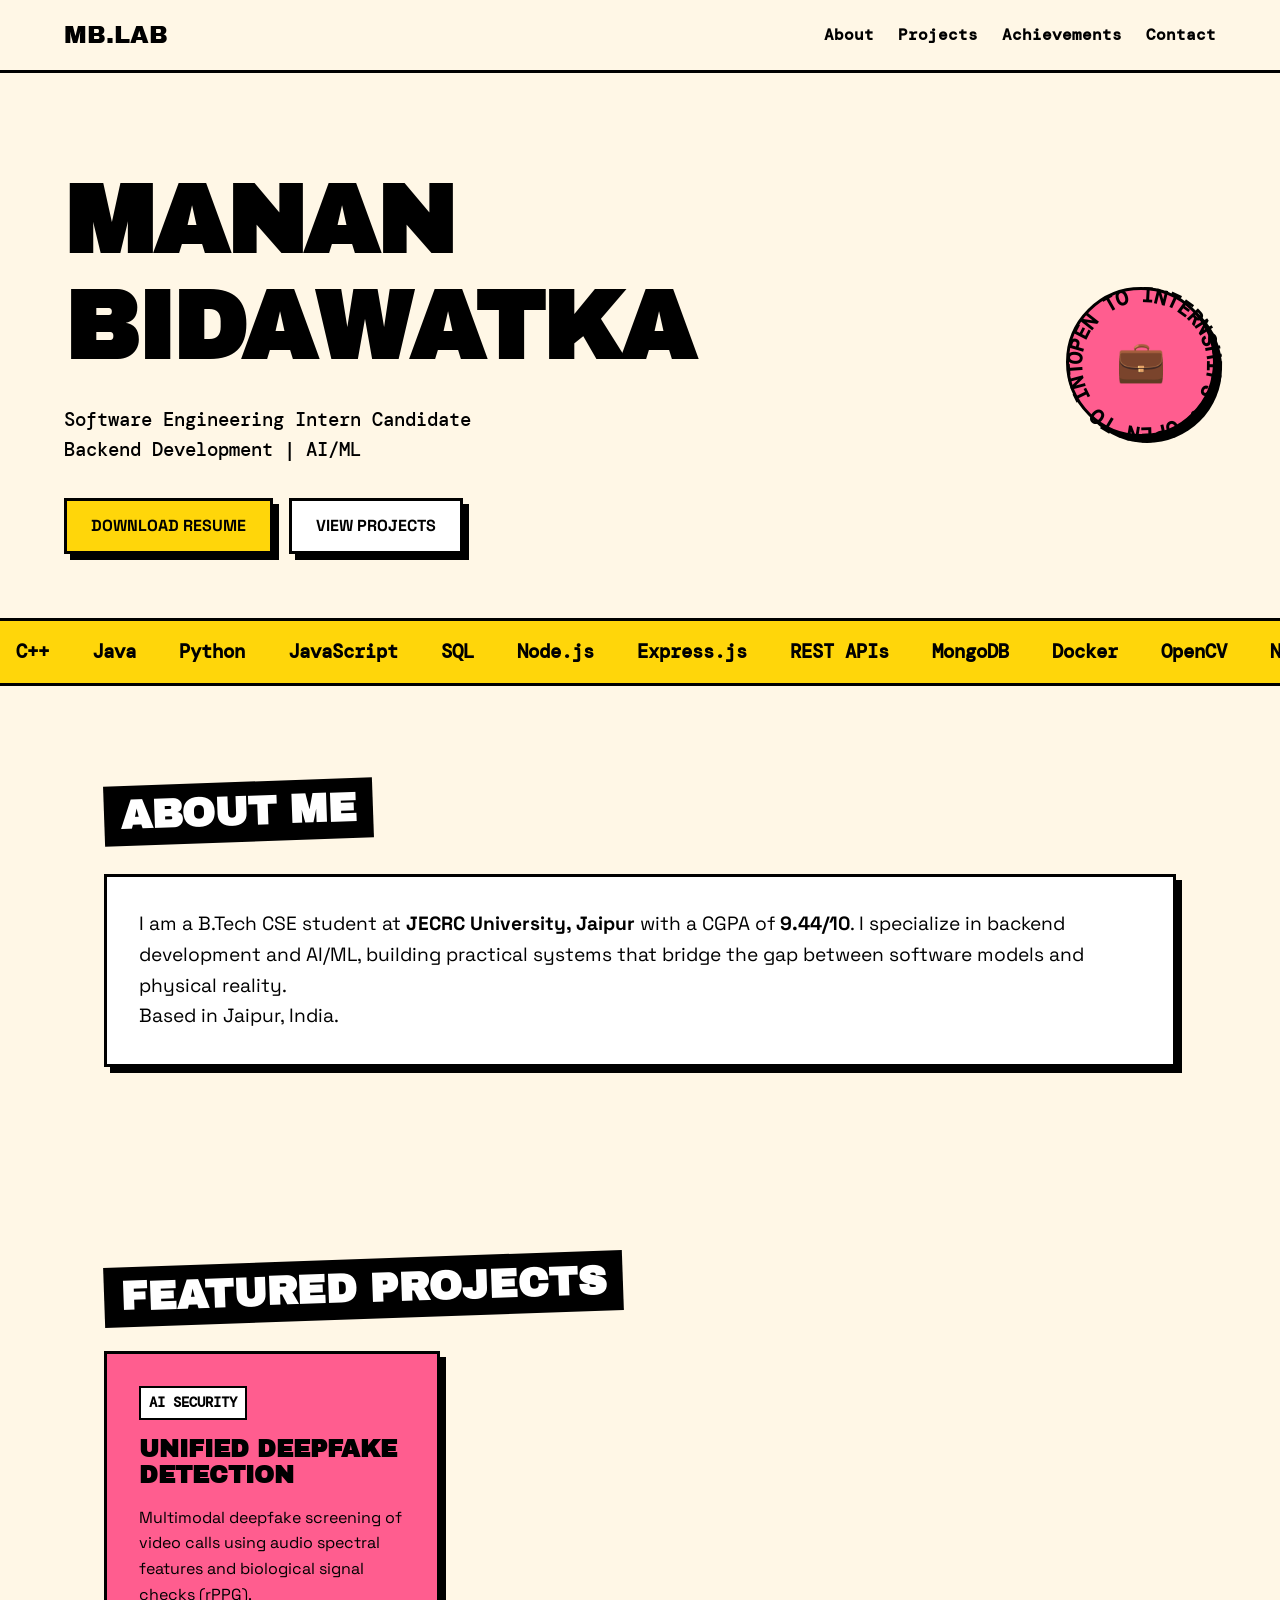
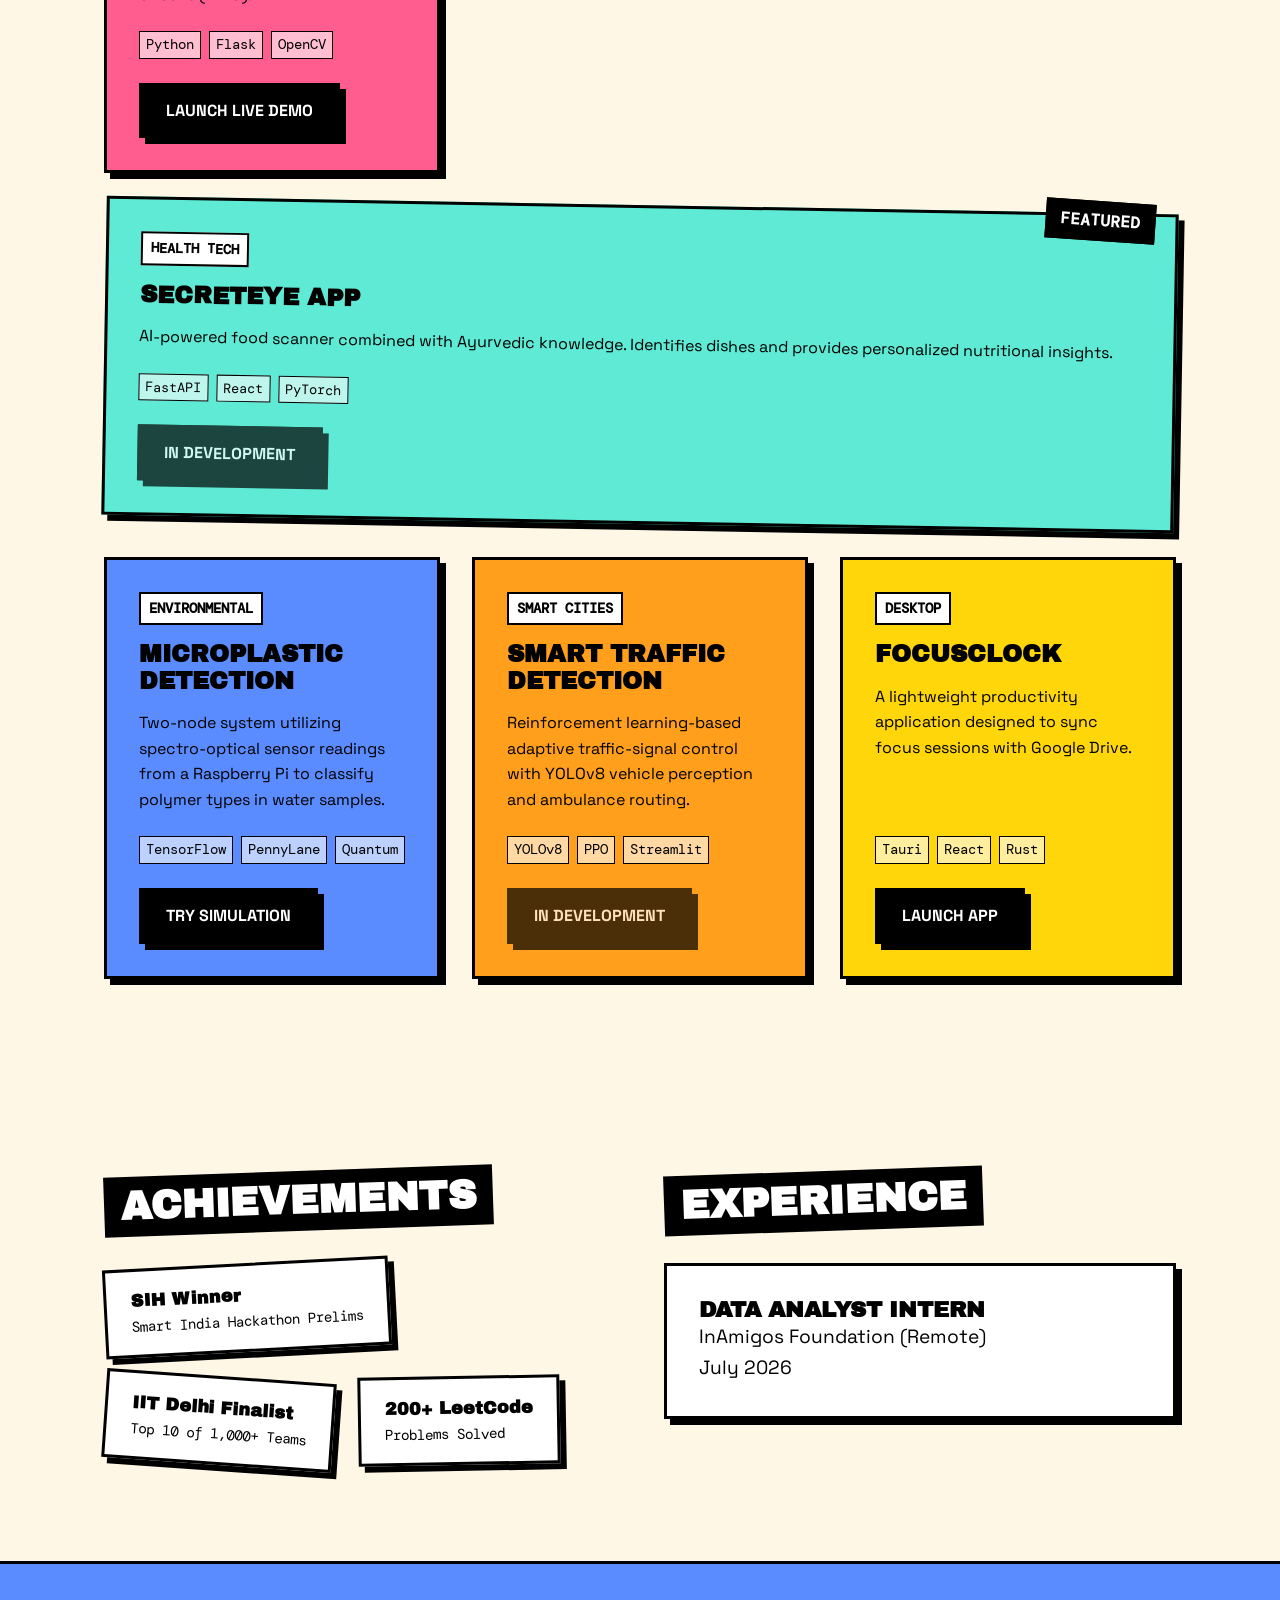
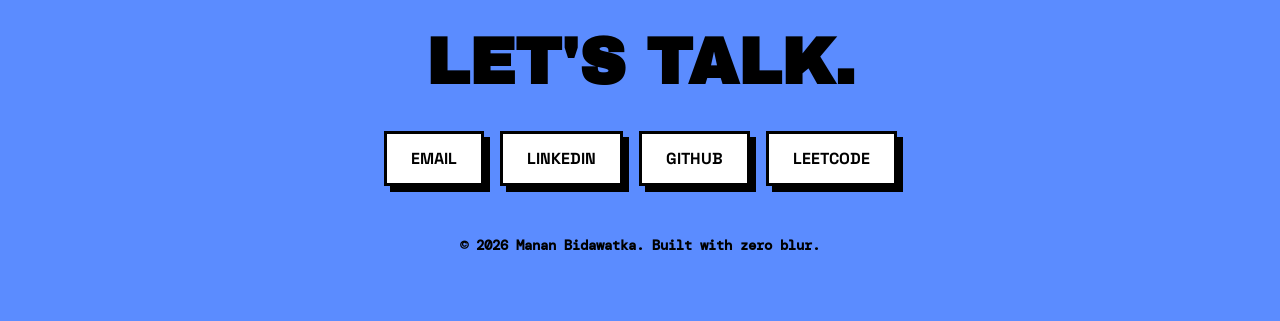
==== commit 286e2950: "Add outsourcing links of my Projects" ====
--- a/index.html
+++ b/index.html
@@ -33,7 +33,8 @@
                 <h1>MANAN<br>BIDAWATKA</h1>
                 <p class="tagline">Software Engineering Intern Candidate<br>Backend Development | AI/ML</p>
                 <div class="hero-actions">
-                    <a href="[RESUME_URL]" target="_blank" rel="noopener noreferrer" class="btn btn-yellow">Download Resume</a>
+                    <!-- ⚠️ REPLACE # WITH YOUR RESUME LINK (Google Drive/PDF) -->
+                    <a href="#" target="_blank" rel="noopener noreferrer" class="btn btn-yellow">Download Resume</a>
                     <a href="#projects" class="btn btn-white">View Projects</a>
                 </div>
             </div>
@@ -84,7 +85,7 @@
                     <div class="tech-stack">
                         <span>Python</span><span>Flask</span><span>OpenCV</span>
                     </div>
-                    <a href="[DEEPFAKE_URL]" target="_blank" rel="noopener noreferrer" class="btn btn-black">Launch Live Demo</a>
+                    <a href="https://deepfake-detection-demo.onrender.com/" target="_blank" rel="noopener noreferrer" class="btn btn-black">Launch Live Demo</a>
                 </article>
 
                 <!-- 2. SecretEye (Featured) -->
@@ -96,7 +97,8 @@
                     <div class="tech-stack">
                         <span>FastAPI</span><span>React</span><span>PyTorch</span>
                     </div>
-                    <a href="[SECRETEYE_URL]" target="_blank" rel="noopener noreferrer" class="btn btn-black">Download App</a>
+                    <!-- SecretEye is currently in development, using # to keep it non-clickable -->
+                    <a href="#" class="btn btn-black" style="cursor: not-allowed; opacity: 0.7;">In Development</a>
                 </article>
 
                 <!-- 3. Microplastic -->
@@ -105,9 +107,10 @@
                     <h3>Microplastic Detection</h3>
                     <p>Two-node system utilizing spectro-optical sensor readings from a Raspberry Pi to classify polymer types in water samples.</p>
                     <div class="tech-stack">
-                        <span>Raspberry Pi</span><span>Flask</span><span>Scikit-Learn</span>
+                        <span>TensorFlow</span><span>PennyLane</span><span>Quantum</span>
                     </div>
-                    <a href="[MICROPLASTIC_URL]" target="_blank" rel="noopener noreferrer" class="btn btn-black">Try Simulation</a>
+                    <!-- ⚠️ REPLACE # WITH YOUR MICROPLASTIC RENDER URL -->
+                    <a href="#" target="_blank" rel="noopener noreferrer" class="btn btn-black">Try Simulation</a>
                 </article>
 
                 <!-- 4. Traffic -->
@@ -116,9 +119,10 @@
                     <h3>Smart Traffic Detection</h3>
                     <p>Reinforcement learning-based adaptive traffic-signal control with YOLOv8 vehicle perception and ambulance routing.</p>
                     <div class="tech-stack">
-                        <span>SUMO</span><span>YOLOv8</span><span>Streamlit</span>
+                        <span>YOLOv8</span><span>PPO</span><span>Streamlit</span>
                     </div>
-                    <a href="[TRAFFIC_URL]" target="_blank" rel="noopener noreferrer" class="btn btn-black">View Dashboard</a>
+                    <!-- Traffic is currently in development, using # to keep it non-clickable -->
+                    <a href="#" class="btn btn-black" style="cursor: not-allowed; opacity: 0.7;">In Development</a>
                 </article>
 
                 <!-- 5. FocusClock -->
@@ -129,7 +133,8 @@
                     <div class="tech-stack">
                         <span>Tauri</span><span>React</span><span>Rust</span>
                     </div>
-                    <a href="[FOCUSCLOCK_URL]" target="_blank" rel="noopener noreferrer" class="btn btn-black">Launch App</a>
+                    <!-- Links to your local landing page we created -->
+                    <a href="projects/focusclock.html" target="_blank" rel="noopener noreferrer" class="btn btn-black">Launch App</a>
                 </article>
 
             </div>
@@ -171,9 +176,11 @@
             <h2>LET'S TALK.</h2>
             <div class="social-links">
                 <a href="mailto:mananbd07@gmail.com" class="btn btn-white">Email</a>
-                <a href="[LINKEDIN_URL]" target="_blank" rel="noopener noreferrer" class="btn btn-white">LinkedIn</a>
-                <a href="[GITHUB_URL]" target="_blank" rel="noopener noreferrer" class="btn btn-white">GitHub</a>
-                <a href="[LEETCODE_URL]" target="_blank" rel="noopener noreferrer" class="btn btn-white">LeetCode</a>
+                <!-- ⚠️ REPLACE # WITH YOUR LINKEDIN URL -->
+                <a href="https://www.linkedin.com/in/manan-bidawatka-46521b323/" target="_blank" rel="noopener noreferrer" class="btn btn-white">LinkedIn</a>
+                <a href="https://github.com/mananbd07" target="_blank" rel="noopener noreferrer" class="btn btn-white">GitHub</a>
+                <!-- ⚠️ REPLACE # WITH YOUR LEETCODE URL -->
+                <a href="https://leetcode.com/u/manan_2807/" target="_blank" rel="noopener noreferrer" class="btn btn-white">LeetCode</a>
             </div>
             <p class="copyright">&copy; 2026 Manan Bidawatka. Built with zero blur.</p>
         </div>
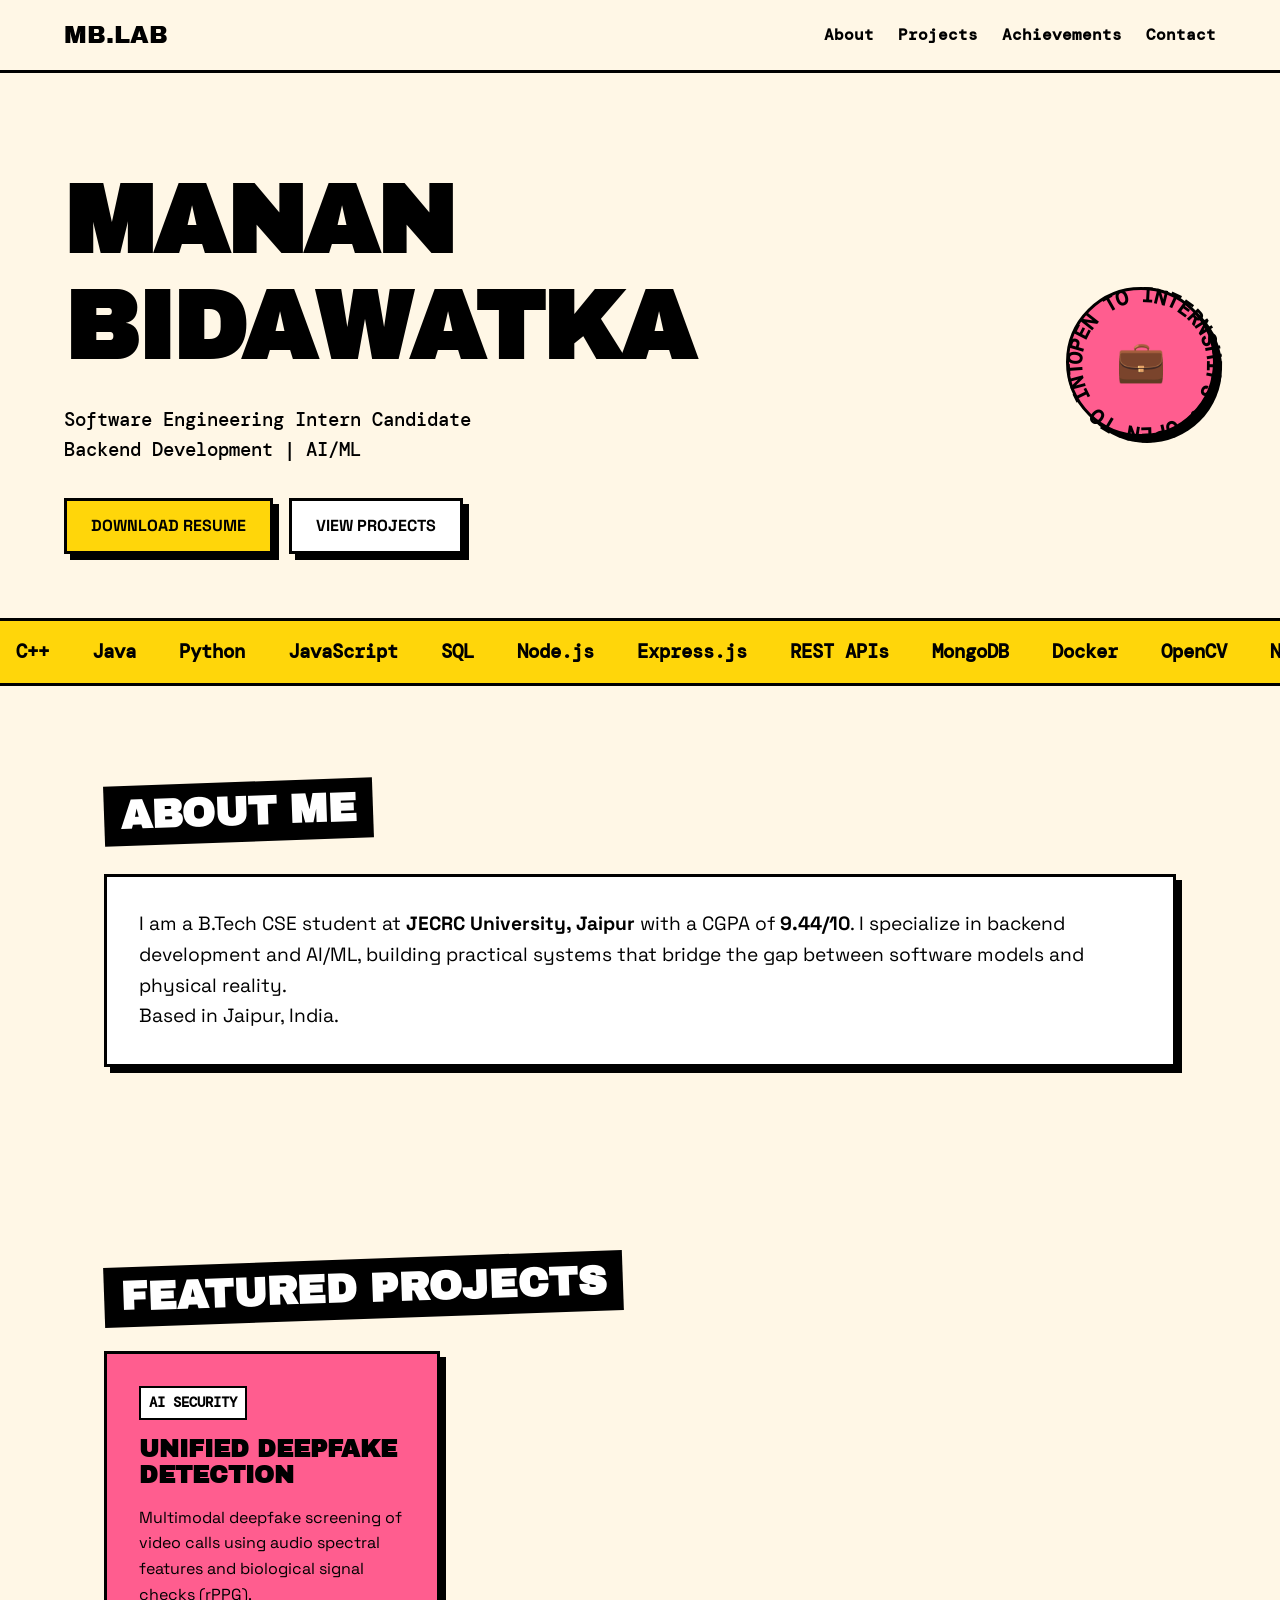
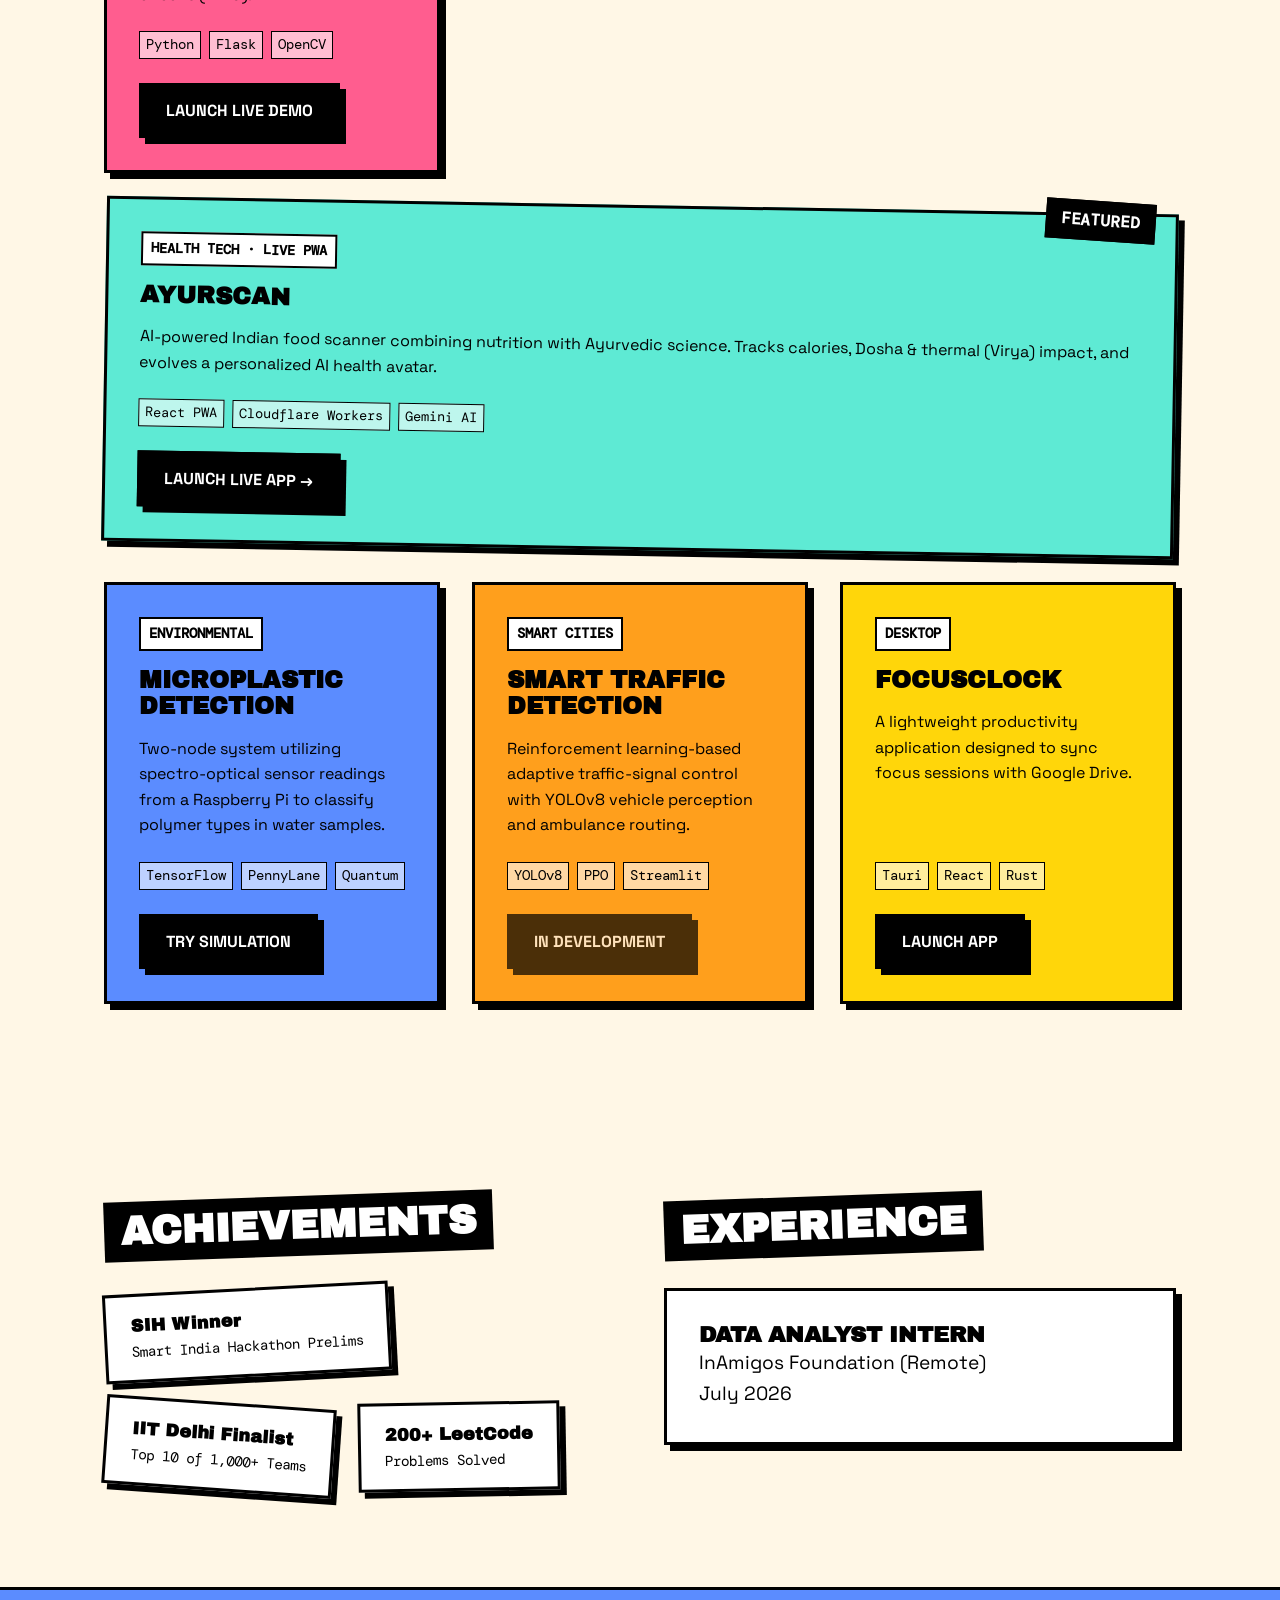
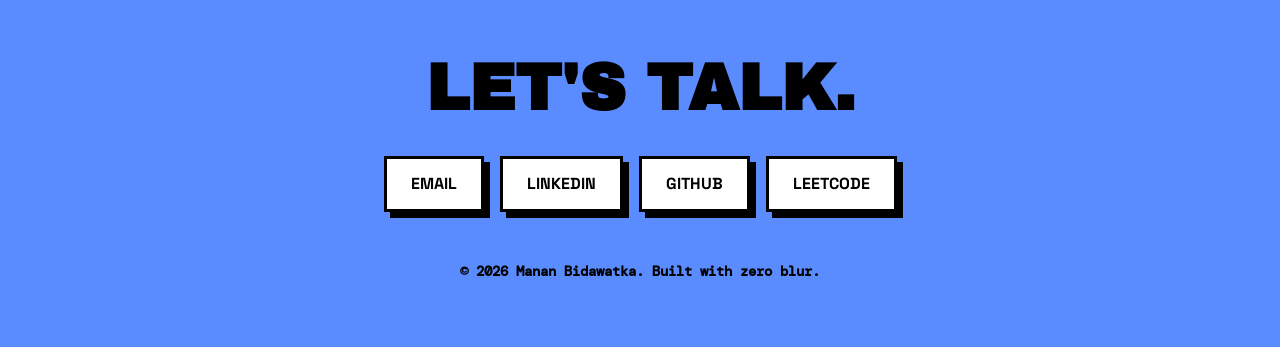
==== commit 6ed88aa2: "Changed the SceretEye development to AyurScan working link on CloudFlare" ====
--- a/index.html
+++ b/index.html
@@ -88,18 +88,17 @@
                     <a href="https://deepfake-detection-demo.onrender.com/" target="_blank" rel="noopener noreferrer" class="btn btn-black">Launch Live Demo</a>
                 </article>
 
-                <!-- 2. SecretEye (Featured) -->
-                <article class="project-card bg-mint featured-card">
-                    <div class="featured-badge">FEATURED</div>
-                    <div class="tag">HEALTH TECH</div>
-                    <h3>SecretEye App</h3>
-                    <p>AI-powered food scanner combined with Ayurvedic knowledge. Identifies dishes and provides personalized nutritional insights.</p>
-                    <div class="tech-stack">
-                        <span>FastAPI</span><span>React</span><span>PyTorch</span>
-                    </div>
-                    <!-- SecretEye is currently in development, using # to keep it non-clickable -->
-                    <a href="#" class="btn btn-black" style="cursor: not-allowed; opacity: 0.7;">In Development</a>
-                </article>
+                <!-- 2. AyurScan (Featured) -->
+<article class="project-card bg-mint featured-card">
+    <div class="featured-badge">FEATURED</div>
+    <div class="tag">HEALTH TECH · LIVE PWA</div>
+    <h3>AyurScan</h3>
+    <p>AI-powered Indian food scanner combining nutrition with Ayurvedic science. Tracks calories, Dosha &amp; thermal (Virya) impact, and evolves a personalized AI health avatar.</p>
+    <div class="tech-stack">
+        <span>React PWA</span><span>Cloudflare Workers</span><span>Gemini AI</span>
+    </div>
+    <a href="/ayurscan/" class="btn btn-black">Launch Live App →</a>
+</article>
 
                 <!-- 3. Microplastic -->
                 <article class="project-card bg-blue">
@@ -110,7 +109,7 @@
                         <span>TensorFlow</span><span>PennyLane</span><span>Quantum</span>
                     </div>
                     <!-- ⚠️ REPLACE # WITH YOUR MICROPLASTIC RENDER URL -->
-                    <a href="#" target="_blank" rel="noopener noreferrer" class="btn btn-black">Try Simulation</a>
+                    <a href="https://microplastic-detection-demo.onrender.com" target="_blank" rel="noopener noreferrer" class="btn btn-black">Try Simulation</a>
                 </article>
 
                 <!-- 4. Traffic -->
@@ -187,4 +186,4 @@
     </footer>
 
 </body>
-</html>+</html>
